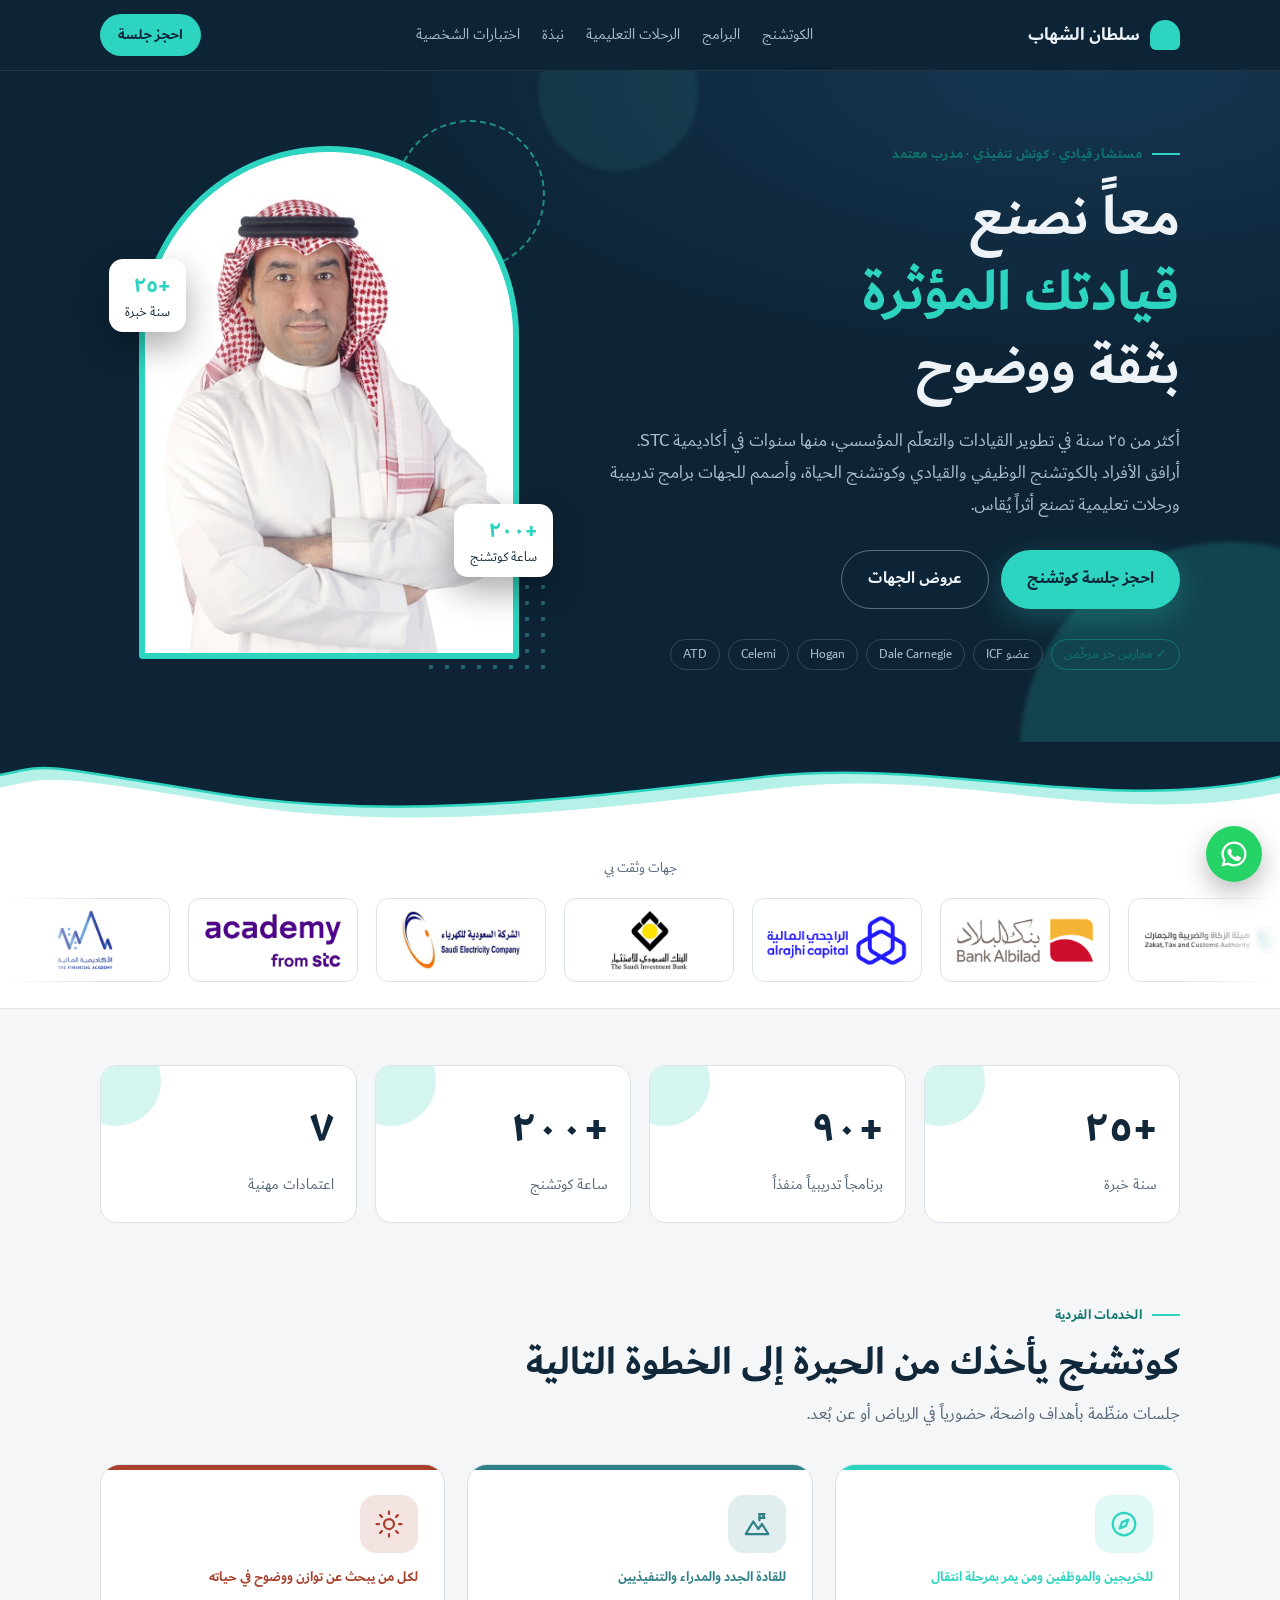
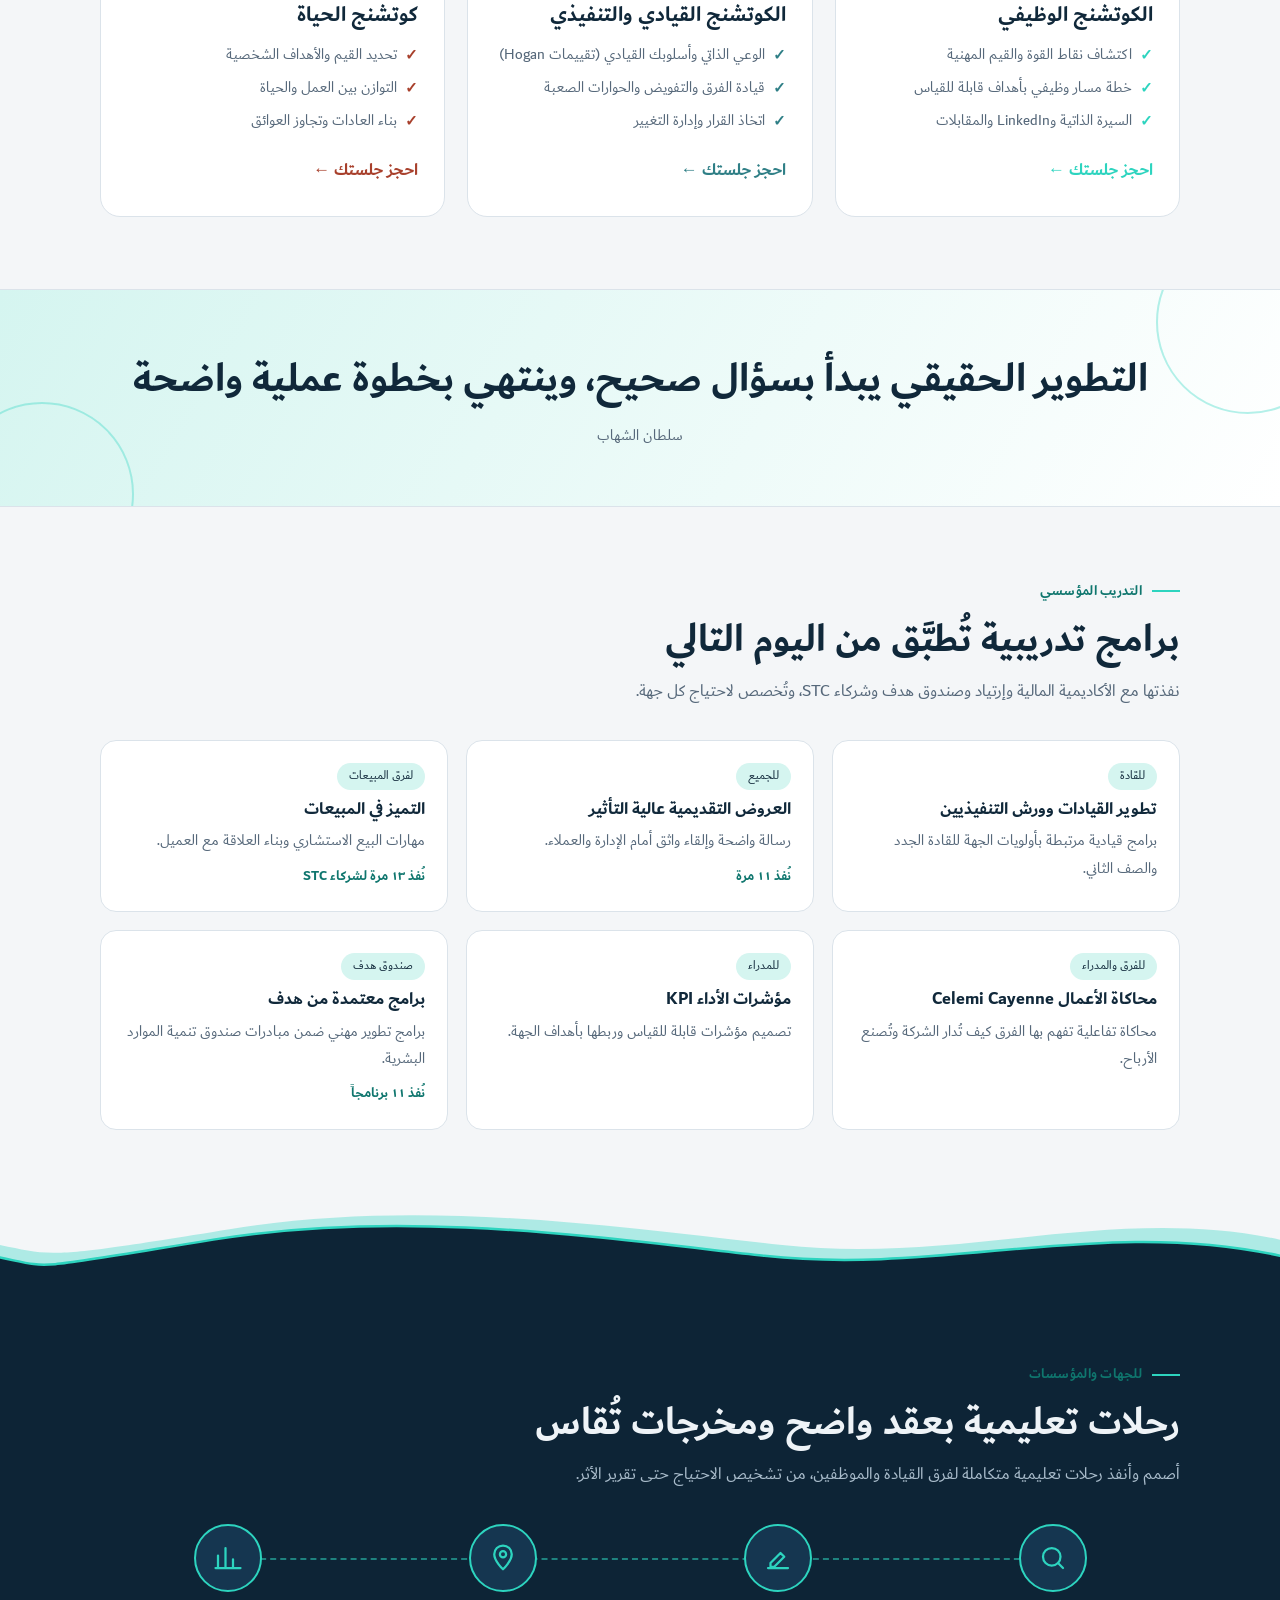
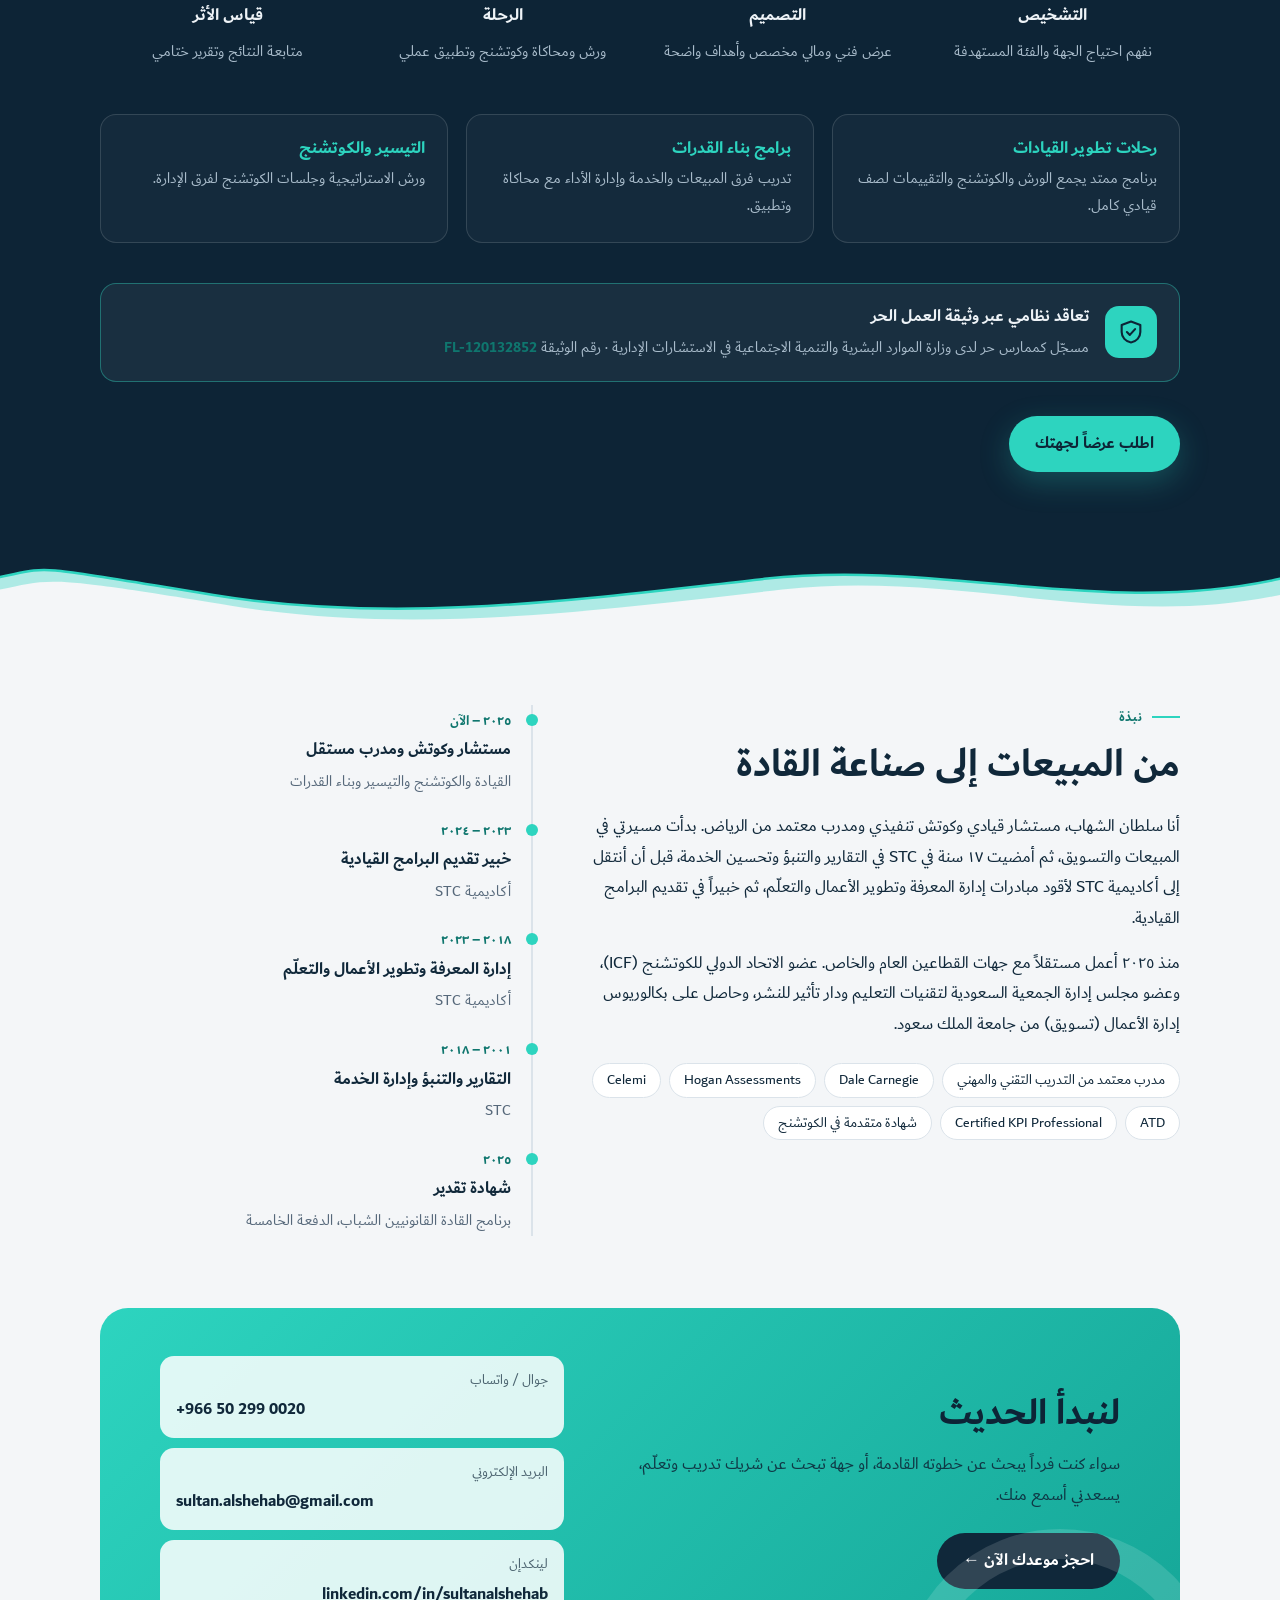
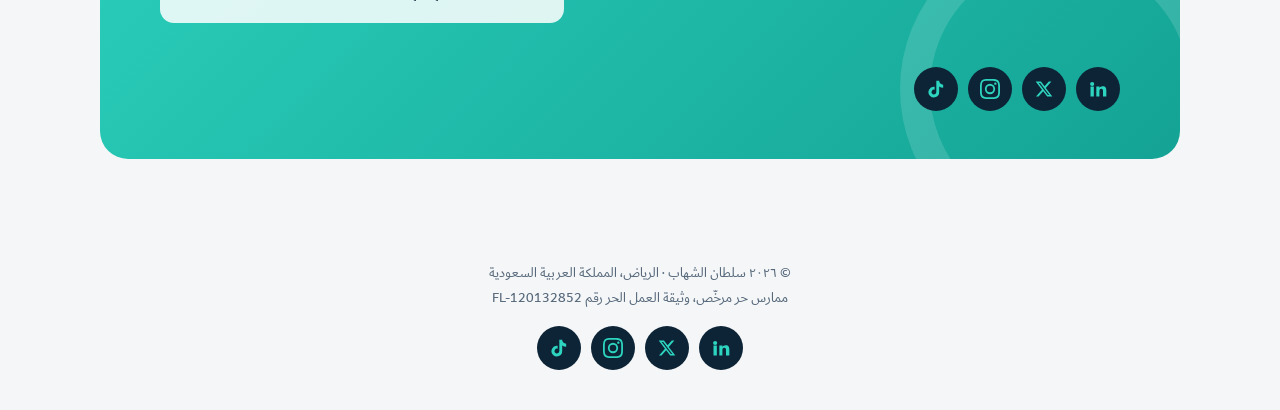
==== index.html @ d27b91e3 "Add personality tests page (اختبارات الشخصية) Co-Authored-By: Claude Opus 5.5 <noreply@anthropic.com" ====
<!doctype html>
<html lang="ar" dir="rtl">
<head>
<meta charset="utf-8">
<meta name="viewport" content="width=device-width, initial-scale=1, viewport-fit=cover">
<meta name="description" content="سلطان الشهاب: مستشار قيادي وكوتش تنفيذي ومدرب معتمد. كوتشنج وظيفي وقيادي وكوتشنج الحياة، برامج تدريبية، ورحلات تعليمية للجهات.">
<title>سلطان الشهاب | كوتشنج وتدريب</title>

<style>
@font-face{font-family:'Dubai';font-weight:300;font-style:normal;font-display:swap;src:url('fonts/Dubai-Light.woff2') format('woff2'),url('fonts/Dubai-Light.woff') format('woff')}
@font-face{font-family:'Dubai';font-weight:400;font-style:normal;font-display:swap;src:url('fonts/Dubai-Regular.woff2') format('woff2'),url('fonts/Dubai-Regular.woff') format('woff')}
@font-face{font-family:'Dubai';font-weight:500;font-style:normal;font-display:swap;src:url('fonts/Dubai-Medium.woff2') format('woff2'),url('fonts/Dubai-Medium.woff') format('woff')}
@font-face{font-family:'Dubai';font-weight:700;font-style:normal;font-display:swap;src:url('fonts/Dubai-Bold.woff2') format('woff2'),url('fonts/Dubai-Bold.woff') format('woff')}
</style>
<style>
/* Layout: dark navy hero with an arch portrait and Sadu-woven borders; light body sections; a navy journey band; gold CTA */
:root{
  --bg:#f4f6f8; --surface:#ffffff; --ink:#10283a; --muted:#56687a; --line:#dbe3ea;
  --navy:#0d2436; --navy-2:#153650; --on-navy:#eef3f7; --on-navy-muted:#a9bccb;
  --gold:#2dd4bf; --gold-soft:#d5f5f0; --gold-ink:#0f766e; --sadu:#a8402c; --teal:#2f7f86;
  --display:"Dubai","Segoe UI",Tahoma,sans-serif;
  --body:"Dubai","Segoe UI",Tahoma,sans-serif;
  --script:"Dubai","Segoe UI",Tahoma,sans-serif;
}
@media (prefers-color-scheme:dark){:root:not([data-theme="light"]){
  --bg:#0a1925; --surface:#11273a; --ink:#e7eef4; --muted:#9fb3c3; --line:#203a50;
  --navy:#071521; --navy-2:#0f2a40; --gold-soft:#123b3a; --gold-ink:#2dd4bf; color-scheme:dark}}
:root[data-theme="dark"]{
  --bg:#0a1925; --surface:#11273a; --ink:#e7eef4; --muted:#9fb3c3; --line:#203a50;
  --navy:#071521; --navy-2:#0f2a40; --gold-soft:#123b3a; --gold-ink:#2dd4bf; color-scheme:dark}

*{box-sizing:border-box}
html{scroll-behavior:smooth}
body{margin:0;background:var(--bg);color:var(--ink);font-family:var(--body);font-size:17px;line-height:1.8}
h1,h2,h3{font-family:var(--display);line-height:1.3;text-wrap:balance;margin:0;font-weight:700}
p{margin:0}
a{color:inherit}
.in{max-width:1120px;margin-inline:auto;padding-inline:20px}
.eyebrow{font-size:.85rem;font-weight:600;color:var(--gold-ink);letter-spacing:.02em;display:inline-flex;align-items:center;gap:10px}
.eyebrow::before{content:"";width:28px;height:2px;background:var(--gold)}
:focus-visible{outline:3px solid var(--gold);outline-offset:3px}

/* Sadu weave strip: the Saudi tent-weaving triangles */
.wave{display:block;width:100%;height:clamp(46px,7vw,90px);color:var(--navy);background:var(--below,var(--bg));margin-top:-1px}
.wave.up{transform:scaleY(-1);margin-top:0;margin-bottom:-1px}
.wave svg{display:block;width:100%;height:100%}
.wave .w2{fill:var(--gold);opacity:.35}
.wave .ln{fill:none;stroke:var(--gold);stroke-width:2.5;vector-effect:non-scaling-stroke;stroke-linecap:round}

/* NAV */
.top{background:var(--navy);color:var(--on-navy);position:sticky;top:env(safe-area-inset-top,0px);z-index:20;border-bottom:1px solid #ffffff14}
.top .in{display:flex;flex-wrap:wrap;align-items:center;justify-content:space-between;gap:10px 24px;padding-block:14px}
.brand{font-family:var(--display);font-size:1.2rem;font-weight:700;display:flex;align-items:center;gap:10px;text-decoration:none}
.brand i{width:30px;height:30px;border-radius:50% 50% 6px 6px;background:var(--gold);display:inline-block}
.top ul{list-style:none;margin:0;padding:0;display:flex;flex-wrap:wrap;gap:4px 22px;font-size:.95rem;color:var(--on-navy-muted)}
.top ul a{text-decoration:none}
.top ul a:hover{color:var(--gold)}
.top .book{background:var(--gold);color:#0d2436;padding:8px 18px;border-radius:999px;font-weight:600;text-decoration:none;font-size:.92rem}

/* HERO */
.hero{background:radial-gradient(1200px 500px at 85% 0%,var(--navy-2),transparent 60%),var(--navy);color:var(--on-navy);position:relative;overflow:hidden}
.hero .in{display:grid;grid-template-columns:1.25fr 1fr;gap:48px;align-items:center;padding-block:64px 72px;position:relative;z-index:1}
.hero h1{font-size:clamp(2.1rem,5vw,3.6rem);margin-top:14px}
.rot{color:var(--gold);display:inline-block;transition:opacity .35s,transform .35s}
.rot.out{opacity:0;transform:translateY(10px)}
.hero .lead{margin-top:20px;color:var(--on-navy-muted);max-width:33em;font-size:1.1rem}
.cta{display:flex;flex-wrap:wrap;gap:12px;margin-top:30px}
.btn{display:inline-flex;align-items:center;gap:8px;padding:13px 26px;border-radius:999px;font-weight:600;text-decoration:none;transition:transform .2s,box-shadow .2s}
.btn:hover{transform:translateY(-2px)}
.btn.gold{background:var(--gold);color:#0d2436;box-shadow:0 10px 30px #2dd4bf40}
.btn.ghost{border:1.5px solid #ffffff55;color:var(--on-navy)}
.creds{display:flex;flex-wrap:wrap;gap:8px;margin-top:30px}
.creds span{font-size:.8rem;border:1px solid #ffffff26;border-radius:999px;padding:3px 12px;color:var(--on-navy-muted)}

.portrait{position:relative;justify-self:center;width:min(100%,380px);animation:rise .9s ease-out both}
.arch{aspect-ratio:4/5.4;border-radius:999px 999px 18px 18px;overflow:hidden;background:#fff;border:6px solid var(--gold);position:relative;z-index:1}
.arch img{width:100%;height:100%;object-fit:cover;object-position:top;display:block}
.ring{position:absolute;inset:-26px -26px auto auto;width:150px;height:150px;border-radius:50%;border:2px dashed var(--gold);opacity:.6;animation:spin 40s linear infinite}
.dots{position:absolute;bottom:-18px;inset-inline-start:-34px;width:130px;height:130px;background:radial-gradient(var(--teal) 2px,transparent 2.5px) 0 0/16px 16px;opacity:.7}
.badge{position:absolute;z-index:2;background:var(--surface);color:var(--ink);border-radius:14px;padding:10px 16px;box-shadow:0 14px 34px #0005;font-size:.82rem;line-height:1.45;animation:float 6s ease-in-out infinite}
.badge b{font-family:var(--display);font-size:1.45rem;color:var(--gold);display:block}
.b1{inset-inline-end:-30px;top:22%}
.b2{inset-inline-start:-34px;bottom:16%;animation-delay:-3s}
.shape{position:absolute;border-radius:50%;filter:blur(2px);opacity:.18}
.s1{width:420px;height:420px;background:var(--gold);inset-inline-start:-160px;bottom:-220px}
.s2{width:160px;height:160px;background:var(--teal);inset-inline-end:42%;top:-60px}

@keyframes rise{from{transform:translateY(30px)}to{transform:none}}
@keyframes float{0%,100%{transform:translateY(0)}50%{transform:translateY(-10px)}}
@keyframes spin{to{transform:rotate(360deg)}}

/* LOGO MARQUEE */
.trust{background:var(--surface);border-bottom:1px solid var(--line);padding-block:26px;overflow:hidden}
.trust p{text-align:center;color:var(--muted);font-size:.9rem;margin-bottom:16px}
.marquee{direction:ltr;overflow:hidden;mask-image:linear-gradient(90deg,transparent,#000 8%,#000 92%,transparent)}
.track{display:flex;gap:18px;width:max-content;animation:slide 45s linear infinite}
.marquee:hover .track{animation-play-state:paused}
.logo{background:#fff;border:1px solid var(--line);border-radius:12px;height:84px;width:170px;display:grid;place-items:center;padding:10px 14px;flex:none}
.logo img{max-height:60px;max-width:100%;object-fit:contain}
@keyframes slide{to{transform:translateX(-50%)}}

/* STATS */
.stats{display:grid;grid-template-columns:repeat(4,minmax(0,1fr));gap:18px;padding-block:56px 8px}
.stat{background:var(--surface);border:1px solid var(--line);border-radius:16px;padding:22px;position:relative;overflow:hidden}
.stat::after{content:"";position:absolute;inset-inline-end:-30px;top:-30px;width:90px;height:90px;border-radius:50%;background:var(--gold-soft)}
.stat b{font-family:var(--display);font-size:clamp(2rem,4vw,2.8rem);display:block;color:var(--ink);position:relative;z-index:1;font-variant-numeric:tabular-nums}
.stat span{color:var(--muted);font-size:.95rem;position:relative;z-index:1}

section{padding-block:72px}
.head{display:grid;gap:10px;margin-bottom:34px;max-width:42em}
.head h2{font-size:clamp(1.7rem,3.6vw,2.5rem)}
.head p{color:var(--muted)}

/* SERVICES */
.svcs{display:grid;grid-template-columns:repeat(3,minmax(0,1fr));gap:22px}
.svc{--c:var(--gold);background:var(--surface);border:1px solid var(--line);border-radius:20px;padding:30px 26px;display:grid;gap:12px;align-content:start;position:relative;overflow:hidden;transition:transform .25s,box-shadow .25s}
.svc:hover{transform:translateY(-6px);box-shadow:0 22px 50px #10283a1f}
.svc::before{content:"";position:absolute;inset:0 0 auto 0;height:5px;background:var(--c)}
.svc.c2{--c:var(--teal)} .svc.c3{--c:var(--sadu)}
.ico{width:58px;height:58px;border-radius:16px;display:grid;place-items:center;background:color-mix(in srgb,var(--c) 14%,transparent);color:var(--c)}
.ico svg{width:30px;height:30px}
.svc h3{font-size:1.35rem}
.svc .for{font-size:.86rem;color:var(--c);font-weight:600}
.svc ul{margin:0;padding:0;list-style:none;display:grid;gap:6px;color:var(--muted);font-size:.95rem}
.svc li{display:flex;gap:8px}
.svc li::before{content:"✓";color:var(--c);font-weight:700}
.svc a{margin-top:8px;font-weight:600;color:var(--c);text-decoration:none}

/* QUOTE BANNER */
.quote{background:linear-gradient(120deg,var(--gold-soft),var(--surface));border-block:1px solid var(--line);padding-block:56px;text-align:center;position:relative;overflow:hidden}
.quote blockquote{margin:0 auto;max-width:28em;font-family:var(--script);font-weight:700;font-size:clamp(1.7rem,4vw,2.6rem);line-height:1.6;color:var(--ink)}
.quote cite{display:block;margin-top:10px;font-style:normal;color:var(--muted);font-size:.95rem}
.quote::before,.quote::after{content:"";position:absolute;width:180px;height:180px;border:2px solid var(--gold);border-radius:50%;opacity:.35}
.quote::before{inset-inline-start:-60px;top:-60px}
.quote::after{inset-inline-end:-50px;bottom:-80px}

/* PROGRAMS */
.progs{display:grid;grid-template-columns:repeat(3,minmax(0,1fr));gap:18px}
.prog{background:var(--surface);border:1px solid var(--line);border-radius:16px;padding:22px;display:grid;gap:8px;align-content:start;transition:border-color .2s}
.prog:hover{border-color:var(--gold)}
.prog .tag{justify-self:start;font-size:.78rem;padding:2px 12px;border-radius:999px;background:var(--gold-soft);color:var(--ink)}
.prog h3{font-size:1.1rem}
.prog p{color:var(--muted);font-size:.94rem}
.prog .n{font-family:var(--display);color:var(--gold-ink);font-size:.9rem;font-weight:600}

/* JOURNEY BAND */
.journey{background:var(--navy);color:var(--on-navy);position:relative;overflow:hidden}
.journey .head p{color:var(--on-navy-muted)}
.path{list-style:none;margin:10px 0 0;padding:0;display:grid;grid-template-columns:repeat(4,minmax(0,1fr));gap:20px;position:relative}
.path::before{content:"";position:absolute;top:34px;inset-inline:12% 12%;border-top:2px dashed #2dd4bf88}
.path li{position:relative;display:grid;gap:8px;justify-items:center;text-align:center}
.pin{width:68px;height:68px;border-radius:50%;background:var(--navy-2);border:2px solid var(--gold);display:grid;place-items:center;color:var(--gold);position:relative;z-index:1}
.pin svg{width:30px;height:30px}
.path strong{font-family:var(--display);font-size:1.1rem}
.path span{color:var(--on-navy-muted);font-size:.92rem;max-width:16em}
.orgs{display:grid;grid-template-columns:repeat(3,minmax(0,1fr));gap:18px;margin-top:48px}
.org{border:1px solid #ffffff22;border-radius:16px;padding:22px;background:#ffffff08}
.org h3{font-size:1.1rem;color:var(--gold)}
.org p{color:var(--on-navy-muted);font-size:.94rem;margin-top:6px}
.journey .btn{margin-top:34px}
.license{margin-top:40px;display:flex;gap:16px;align-items:center;background:#ffffff0d;border:1px solid #2dd4bf66;border-radius:16px;padding:18px 22px}
.lic-ico{flex:none;width:52px;height:52px;border-radius:14px;background:var(--gold);color:#0d2436;display:grid;place-items:center}
.lic-ico svg{width:28px;height:28px}
.license b{display:block;font-family:var(--display);font-size:1.05rem;color:var(--on-navy)}
.license span{color:var(--on-navy-muted);font-size:.92rem}
.license bdi{direction:ltr;unicode-bidi:isolate;color:var(--gold-ink);font-weight:600}
.creds .lic{border-color:var(--gold-ink);color:var(--gold-ink)}

/* ABOUT */
.about{display:grid;grid-template-columns:minmax(0,1.4fr) minmax(0,1fr);gap:40px;align-items:start}
.about p+p{margin-top:14px}
.timeline{list-style:none;margin:0;padding:0;border-inline-start:2px solid var(--line);display:grid;gap:18px}
.timeline li{padding-inline-start:20px;position:relative}
.timeline li::before{content:"";position:absolute;inset-inline-start:-7px;top:9px;width:12px;height:12px;border-radius:50%;background:var(--gold)}
.timeline small{color:var(--gold-ink);font-weight:600;font-variant-numeric:tabular-nums}
.timeline b{display:block;font-family:var(--display);font-weight:600}
.timeline span{color:var(--muted);font-size:.92rem}
.certs{display:flex;flex-wrap:wrap;gap:8px;margin-top:24px}
.certs span{background:var(--surface);border:1px solid var(--line);border-radius:999px;padding:4px 14px;font-size:.85rem}

/* CTA */
.final{background:linear-gradient(135deg,var(--gold),#14a395);color:#0d2436;border-radius:28px;padding:48px clamp(22px,5vw,60px);display:grid;grid-template-columns:minmax(0,1.3fr) minmax(0,1fr);gap:30px;align-items:center;position:relative;overflow:hidden}
.final::after{content:"";position:absolute;inset-inline-start:-40px;bottom:-90px;width:260px;height:260px;border-radius:50%;border:30px solid #ffffff22;pointer-events:none}
.final h2{font-size:clamp(1.7rem,3.6vw,2.4rem)}
.final p{margin-top:10px;opacity:.85}
.book-final{margin-top:22px;background:#10283a;color:#fff}
.contacts{display:grid;gap:10px;position:relative;z-index:1}
.ct{background:#ffffffd9;border-radius:14px;padding:12px 16px;display:grid;gap:2px;color:#10283a}
.ct small{opacity:.7}
.ct bdi{font-weight:600;direction:ltr;unicode-bidi:isolate;user-select:all;overflow-wrap:anywhere}
.ct a{text-decoration:none}

.social{display:flex;flex-wrap:wrap;gap:10px;justify-content:center;margin-top:14px}
.social a{width:44px;height:44px;border-radius:50%;display:grid;place-items:center;background:var(--navy);color:var(--gold);transition:transform .2s,background .2s}
.social a:hover{transform:translateY(-3px);background:var(--gold);color:var(--navy)}
.social svg{width:20px;height:20px;fill:currentColor}
.final .social{grid-column:1/-1;justify-content:flex-start;position:relative;z-index:2}
footer{padding-block:30px 40px;color:var(--muted);font-size:.88rem;text-align:center}

.wa{position:fixed;inset-inline-start:18px;bottom:calc(18px + env(safe-area-inset-bottom,0px));z-index:30;width:56px;height:56px;border-radius:50%;background:#25d366;display:grid;place-items:center;box-shadow:0 10px 26px #0004;transition:transform .2s}
.wa:hover{transform:scale(1.08)}
.wa svg{width:30px;height:30px;fill:#fff}

@media (max-width:900px){
  .hero .in,.about,.final{grid-template-columns:1fr}
  .portrait{width:min(78%,320px);margin-top:12px}
  .svcs,.progs,.orgs{grid-template-columns:repeat(2,minmax(0,1fr))}
  .stats{grid-template-columns:repeat(2,minmax(0,1fr))}
  .path{grid-template-columns:repeat(2,minmax(0,1fr));row-gap:34px}
  .path::before{display:none}
  .top ul{display:none}
}
@media (max-width:600px){
  .svcs,.progs,.orgs{grid-template-columns:1fr}
  .b1{inset-inline-end:-12px}.b2{inset-inline-start:-12px}
  .ring{display:none}
}
@media (prefers-reduced-motion:reduce){
  *,*::before,*::after{animation:none!important;transition:none!important;scroll-behavior:auto!important}
}
</style>
<style>body{margin:0}</style>
</head>
<body>


<div dir="rtl" lang="ar">
<header class="top">
  <div class="in">
    <a class="brand" href="#home"><i></i>سلطان الشهاب</a>
    <ul>
      <li><a href="#coaching">الكوتشنج</a></li>
      <li><a href="#programs">البرامج</a></li>
      <li><a href="#trips">الرحلات التعليمية</a></li>
      <li><a href="#about">نبذة</a></li>
      <li><a href="tests/">اختبارات الشخصية</a></li>
    </ul>
    <a class="book" href="https://airtable.com/appvS94pd4R5zDikc/shrgEllxVpJM32PHk" target="_blank" rel="noopener">احجز جلسة</a>
  </div>
</header>

<div class="hero" id="home">
  <div class="shape s1"></div><div class="shape s2"></div>
  <div class="in">
    <div>
      <span class="eyebrow">مستشار قيادي · كوتش تنفيذي · مدرب معتمد</span>
      <h1>معاً نصنع<br><span class="rot" id="rot">مسارك المهني</span><br>بثقة ووضوح</h1>
      <p class="lead">أكثر من ٢٥ سنة في تطوير القيادات والتعلّم المؤسسي، منها سنوات في أكاديمية STC. أرافق الأفراد بالكوتشنج الوظيفي والقيادي وكوتشنج الحياة، وأصمم للجهات برامج تدريبية ورحلات تعليمية تصنع أثراً يُقاس.</p>
      <div class="cta">
        <a class="btn gold" href="https://airtable.com/appvS94pd4R5zDikc/shrgEllxVpJM32PHk" target="_blank" rel="noopener">احجز جلسة كوتشنج</a>
        <a class="btn ghost" href="#trips">عروض الجهات</a>
      </div>
      <div class="creds"><span class="lic">✓ ممارس حر مرخّص</span><span>عضو ICF</span><span>Dale Carnegie</span><span>Hogan</span><span>Celemi</span><span>ATD</span></div>
    </div>
    <div class="portrait">
      <div class="ring"></div><div class="dots"></div>
      <div class="arch"><img src="sultan.jpg" alt="سلطان الشهاب" width="400" height="600"></div>
      <div class="badge b1"><b>+٢٥</b>سنة خبرة</div>
      <div class="badge b2"><b>+٢٠٠</b>ساعة كوتشنج</div>
    </div>
  </div>
</div>
<div class="wave" style="--below:var(--surface)"><svg viewBox="0 0 1440 100" preserveAspectRatio="none" aria-hidden="true"><path class="w2" d="M0 0H1440V58C1250 98 1080 30 880 52S470 104 260 70 60 40 0 52Z"/><path fill="currentColor" d="M0 0H1440V40C1240 84 1060 18 860 40S450 92 240 58 60 26 0 38Z"/><path class="ln" d="M1440 40C1240 84 1060 18 860 40S450 92 240 58 60 26 0 38"/></svg></div>

<div class="trust">
  <p>جهات وثقت بي</p>
  <div class="marquee"><div class="track"><div class="logo"><img src="logos/financial-academy.png" alt="الأكاديمية المالية" title="الأكاديمية المالية"></div><div class="logo"><img src="logos/stc-academy.png" alt="أكاديمية STC" title="أكاديمية STC"></div><div class="logo"><img src="logos/sec.png" alt="الشركة السعودية للكهرباء" title="الشركة السعودية للكهرباء"></div><div class="logo"><img src="logos/saib.png" alt="البنك السعودي للاستثمار" title="البنك السعودي للاستثمار"></div><div class="logo"><img src="logos/alrajhi-capital.png" alt="الراجحي المالية" title="الراجحي المالية"></div><div class="logo"><img src="logos/bank-albilad.png" alt="بنك البلاد" title="بنك البلاد"></div><div class="logo"><img src="logos/zatca.png" alt="هيئة الزكاة والضريبة والجمارك" title="هيئة الزكاة والضريبة والجمارك"></div><div class="logo"><img src="logos/moh.png" alt="وزارة الصحة" title="وزارة الصحة"></div><div class="logo"><img src="logos/tawakkalna.png" alt="توكلنا" title="توكلنا"></div><div class="logo"><img src="logos/gig.png" alt="مجموعة الخليج للتأمين" title="مجموعة الخليج للتأمين"></div><div class="logo" aria-hidden="true"><img src="logos/financial-academy.png" alt="" title="الأكاديمية المالية"></div><div class="logo" aria-hidden="true"><img src="logos/stc-academy.png" alt="" title="أكاديمية STC"></div><div class="logo" aria-hidden="true"><img src="logos/sec.png" alt="" title="الشركة السعودية للكهرباء"></div><div class="logo" aria-hidden="true"><img src="logos/saib.png" alt="" title="البنك السعودي للاستثمار"></div><div class="logo" aria-hidden="true"><img src="logos/alrajhi-capital.png" alt="" title="الراجحي المالية"></div><div class="logo" aria-hidden="true"><img src="logos/bank-albilad.png" alt="" title="بنك البلاد"></div><div class="logo" aria-hidden="true"><img src="logos/zatca.png" alt="" title="هيئة الزكاة والضريبة والجمارك"></div><div class="logo" aria-hidden="true"><img src="logos/moh.png" alt="" title="وزارة الصحة"></div><div class="logo" aria-hidden="true"><img src="logos/tawakkalna.png" alt="" title="توكلنا"></div><div class="logo" aria-hidden="true"><img src="logos/gig.png" alt="" title="مجموعة الخليج للتأمين"></div></div></div>
</div>

<div class="in">
  <div class="stats">
    <div class="stat"><b>+٢٥</b><span>سنة خبرة</span></div>
    <div class="stat"><b>+٩٠</b><span>برنامجاً تدريبياً منفذاً</span></div>
    <div class="stat"><b>+٢٠٠</b><span>ساعة كوتشنج</span></div>
    <div class="stat"><b>٧</b><span>اعتمادات مهنية</span></div>
  </div>
</div>

<section id="coaching">
  <div class="in">
    <div class="head">
      <span class="eyebrow">الخدمات الفردية</span>
      <h2>كوتشنج يأخذك من الحيرة إلى الخطوة التالية</h2>
      <p>جلسات منظّمة بأهداف واضحة، حضورياً في الرياض أو عن بُعد.</p>
    </div>
    <div class="svcs">
      <article class="svc">
        <div class="ico"><svg viewBox="0 0 24 24" fill="none" stroke="currentColor" stroke-width="1.8" stroke-linecap="round" stroke-linejoin="round"><circle cx="12" cy="12" r="9"/><path d="M15.5 8.5l-2 5-5 2 2-5z"/></svg></div>
        <span class="for">للخريجين والموظفين ومن يمر بمرحلة انتقال</span>
        <h3>الكوتشنج الوظيفي</h3>
        <ul><li>اكتشاف نقاط القوة والقيم المهنية</li><li>خطة مسار وظيفي بأهداف قابلة للقياس</li><li>السيرة الذاتية وLinkedIn والمقابلات</li></ul>
        <a href="https://airtable.com/appvS94pd4R5zDikc/shrgEllxVpJM32PHk" target="_blank" rel="noopener">احجز جلستك ←</a>
      </article>
      <article class="svc c2">
        <div class="ico"><svg viewBox="0 0 24 24" fill="none" stroke="currentColor" stroke-width="1.8" stroke-linecap="round" stroke-linejoin="round"><path d="M3 20l6-10 4 6 3-4 5 8z"/><path d="M14 4v5"/><path d="M14 4h4l-1 1.5 1 1.5h-4"/></svg></div>
        <span class="for">للقادة الجدد والمدراء والتنفيذيين</span>
        <h3>الكوتشنج القيادي والتنفيذي</h3>
        <ul><li>الوعي الذاتي وأسلوبك القيادي (تقييمات Hogan)</li><li>قيادة الفرق والتفويض والحوارات الصعبة</li><li>اتخاذ القرار وإدارة التغيير</li></ul>
        <a href="https://airtable.com/appvS94pd4R5zDikc/shrgEllxVpJM32PHk" target="_blank" rel="noopener">احجز جلستك ←</a>
      </article>
      <article class="svc c3">
        <div class="ico"><svg viewBox="0 0 24 24" fill="none" stroke="currentColor" stroke-width="1.8" stroke-linecap="round" stroke-linejoin="round"><circle cx="12" cy="12" r="4"/><path d="M12 2v2M12 20v2M4.9 4.9l1.4 1.4M17.7 17.7l1.4 1.4M2 12h2M20 12h2M4.9 19.1l1.4-1.4M17.7 6.3l1.4-1.4"/></svg></div>
        <span class="for">لكل من يبحث عن توازن ووضوح في حياته</span>
        <h3>كوتشنج الحياة</h3>
        <ul><li>تحديد القيم والأهداف الشخصية</li><li>التوازن بين العمل والحياة</li><li>بناء العادات وتجاوز العوائق</li></ul>
        <a href="https://airtable.com/appvS94pd4R5zDikc/shrgEllxVpJM32PHk" target="_blank" rel="noopener">احجز جلستك ←</a>
      </article>
    </div>
  </div>
</section>

<div class="quote">
  <blockquote>التطوير الحقيقي يبدأ بسؤال صحيح، وينتهي بخطوة عملية واضحة</blockquote>
  <cite>سلطان الشهاب</cite>
</div>

<section id="programs">
  <div class="in">
    <div class="head">
      <span class="eyebrow">التدريب المؤسسي</span>
      <h2>برامج تدريبية تُطبَّق من اليوم التالي</h2>
      <p>نفذتها مع الأكاديمية المالية وإرتياد وصندوق هدف وشركاء STC، وتُخصص لاحتياج كل جهة.</p>
    </div>
    <div class="progs">
      <div class="prog"><span class="tag">للقادة</span><h3>تطوير القيادات وورش التنفيذيين</h3><p>برامج قيادية مرتبطة بأولويات الجهة للقادة الجدد والصف الثاني.</p></div>
      <div class="prog"><span class="tag">للجميع</span><h3>العروض التقديمية عالية التأثير</h3><p>رسالة واضحة وإلقاء واثق أمام الإدارة والعملاء.</p><span class="n">نُفذ ١١ مرة</span></div>
      <div class="prog"><span class="tag">لفرق المبيعات</span><h3>التميز في المبيعات</h3><p>مهارات البيع الاستشاري وبناء العلاقة مع العميل.</p><span class="n">نُفذ ١٣ مرة لشركاء STC</span></div>
      <div class="prog"><span class="tag">للفرق والمدراء</span><h3>محاكاة الأعمال Celemi Cayenne</h3><p>محاكاة تفاعلية تفهم بها الفرق كيف تُدار الشركة وتُصنع الأرباح.</p></div>
      <div class="prog"><span class="tag">للمدراء</span><h3>مؤشرات الأداء KPI</h3><p>تصميم مؤشرات قابلة للقياس وربطها بأهداف الجهة.</p></div>
      <div class="prog"><span class="tag">صندوق هدف</span><h3>برامج معتمدة من هدف</h3><p>برامج تطوير مهني ضمن مبادرات صندوق تنمية الموارد البشرية.</p><span class="n">نُفذ ١١ برنامجاً</span></div>
    </div>
  </div>
</section>

<div class="wave up" style="--below:var(--bg)"><svg viewBox="0 0 1440 100" preserveAspectRatio="none" aria-hidden="true"><path class="w2" d="M0 0H1440V58C1250 98 1080 30 880 52S470 104 260 70 60 40 0 52Z"/><path fill="currentColor" d="M0 0H1440V40C1240 84 1060 18 860 40S450 92 240 58 60 26 0 38Z"/><path class="ln" d="M1440 40C1240 84 1060 18 860 40S450 92 240 58 60 26 0 38"/></svg></div>
<section class="journey" id="trips">
  <div class="in">
    <div class="head">
      <span class="eyebrow">للجهات والمؤسسات</span>
      <h2>رحلات تعليمية بعقد واضح ومخرجات تُقاس</h2>
      <p>أصمم وأنفذ رحلات تعليمية متكاملة لفرق القيادة والموظفين، من تشخيص الاحتياج حتى تقرير الأثر.</p>
    </div>
    <ol class="path">
      <li><div class="pin"><svg viewBox="0 0 24 24" fill="none" stroke="currentColor" stroke-width="1.8" stroke-linecap="round"><circle cx="11" cy="11" r="7"/><path d="M20 20l-4-4"/></svg></div><strong>التشخيص</strong><span>نفهم احتياج الجهة والفئة المستهدفة</span></li>
      <li><div class="pin"><svg viewBox="0 0 24 24" fill="none" stroke="currentColor" stroke-width="1.8" stroke-linecap="round" stroke-linejoin="round"><path d="M4 20h16M6 16l8-8 3 3-8 8H6z"/></svg></div><strong>التصميم</strong><span>عرض فني ومالي مخصص وأهداف واضحة</span></li>
      <li><div class="pin"><svg viewBox="0 0 24 24" fill="none" stroke="currentColor" stroke-width="1.8" stroke-linecap="round" stroke-linejoin="round"><path d="M12 21s-7-6.5-7-12a7 7 0 0114 0c0 5.5-7 12-7 12z"/><circle cx="12" cy="9" r="2.5"/></svg></div><strong>الرحلة</strong><span>ورش ومحاكاة وكوتشنج وتطبيق عملي</span></li>
      <li><div class="pin"><svg viewBox="0 0 24 24" fill="none" stroke="currentColor" stroke-width="1.8" stroke-linecap="round" stroke-linejoin="round"><path d="M4 20V10M10 20V4M16 20v-7M22 20H2"/></svg></div><strong>قياس الأثر</strong><span>متابعة النتائج وتقرير ختامي</span></li>
    </ol>
    <div class="orgs">
      <div class="org"><h3>رحلات تطوير القيادات</h3><p>برنامج ممتد يجمع الورش والكوتشنج والتقييمات لصف قيادي كامل.</p></div>
      <div class="org"><h3>برامج بناء القدرات</h3><p>تدريب فرق المبيعات والخدمة وإدارة الأداء مع محاكاة وتطبيق.</p></div>
      <div class="org"><h3>التيسير والكوتشنج</h3><p>ورش الاستراتيجية وجلسات الكوتشنج لفرق الإدارة.</p></div>
    </div>
    <div class="license">
      <div class="lic-ico"><svg viewBox="0 0 24 24" fill="none" stroke="currentColor" stroke-width="1.8" stroke-linecap="round" stroke-linejoin="round"><path d="M12 3l8 3v6c0 4.5-3.4 8.3-8 9-4.6-.7-8-4.5-8-9V6z"/><path d="M8.5 12l2.5 2.5 4.5-5"/></svg></div>
      <div><b>تعاقد نظامي عبر وثيقة العمل الحر</b><span>مسجّل كممارس حر لدى وزارة الموارد البشرية والتنمية الاجتماعية في الاستشارات الإدارية · رقم الوثيقة <bdi>FL-120132852</bdi></span></div>
    </div>
    <a class="btn gold" href="#contact">اطلب عرضاً لجهتك</a>
  </div>
</section>
<div class="wave" style="--below:var(--bg)"><svg viewBox="0 0 1440 100" preserveAspectRatio="none" aria-hidden="true"><path class="w2" d="M0 0H1440V58C1250 98 1080 30 880 52S470 104 260 70 60 40 0 52Z"/><path fill="currentColor" d="M0 0H1440V40C1240 84 1060 18 860 40S450 92 240 58 60 26 0 38Z"/><path class="ln" d="M1440 40C1240 84 1060 18 860 40S450 92 240 58 60 26 0 38"/></svg></div>

<section id="about">
  <div class="in about">
    <div>
      <div class="head" style="margin-bottom:20px">
        <span class="eyebrow">نبذة</span>
        <h2>من المبيعات إلى صناعة القادة</h2>
      </div>
      <p>أنا سلطان الشهاب، مستشار قيادي وكوتش تنفيذي ومدرب معتمد من الرياض. بدأت مسيرتي في المبيعات والتسويق، ثم أمضيت ١٧ سنة في STC في التقارير والتنبؤ وتحسين الخدمة، قبل أن أنتقل إلى أكاديمية STC لأقود مبادرات إدارة المعرفة وتطوير الأعمال والتعلّم، ثم خبيراً في تقديم البرامج القيادية.</p>
      <p>منذ ٢٠٢٥ أعمل مستقلاً مع جهات القطاعين العام والخاص. عضو الاتحاد الدولي للكوتشنج (ICF)، وعضو مجلس إدارة الجمعية السعودية لتقنيات التعليم ودار تأثير للنشر، وحاصل على بكالوريوس إدارة الأعمال (تسويق) من جامعة الملك سعود.</p>
      <div class="certs"><span>مدرب معتمد من التدريب التقني والمهني</span><span>Dale Carnegie</span><span>Hogan Assessments</span><span>Celemi</span><span>ATD</span><span>Certified KPI Professional</span><span>شهادة متقدمة في الكوتشنج</span></div>
    </div>
    <ol class="timeline">
      <li><small>٢٠٢٥ – الآن</small><b>مستشار وكوتش ومدرب مستقل</b><span>القيادة والكوتشنج والتيسير وبناء القدرات</span></li>
      <li><small>٢٠٢٣ – ٢٠٢٤</small><b>خبير تقديم البرامج القيادية</b><span>أكاديمية STC</span></li>
      <li><small>٢٠١٨ – ٢٠٢٣</small><b>إدارة المعرفة وتطوير الأعمال والتعلّم</b><span>أكاديمية STC</span></li>
      <li><small>٢٠٠١ – ٢٠١٨</small><b>التقارير والتنبؤ وإدارة الخدمة</b><span>STC</span></li>
      <li><small>٢٠٢٥</small><b>شهادة تقدير</b><span>برنامج القادة القانونيين الشباب، الدفعة الخامسة</span></li>
    </ol>
  </div>
</section>

<section id="contact" style="padding-top:0">
  <div class="in">
    <div class="final">
      <div>
        <h2>لنبدأ الحديث</h2>
        <p>سواء كنت فرداً يبحث عن خطوته القادمة، أو جهة تبحث عن شريك تدريب وتعلّم، يسعدني أسمع منك.</p>
        <a class="btn book-final" href="https://airtable.com/appvS94pd4R5zDikc/shrgEllxVpJM32PHk" target="_blank" rel="noopener">احجز موعدك الآن ←</a>
      </div>
      <div class="contacts">
        <div class="ct"><small>جوال / واتساب</small><bdi>+966 50 299 0020</bdi></div>
        <div class="ct"><small>البريد الإلكتروني</small><bdi>sultan.alshehab@gmail.com</bdi></div>
        <div class="ct"><small>لينكدإن</small><a href="https://linkedin.com/in/sultanalshehab"><bdi>linkedin.com/in/sultanalshehab</bdi></a></div>
      </div>
      <!--SOCIAL--><div class="social"><a href="https://www.linkedin.com/in/sultanalshehab" target="_blank" rel="noopener" aria-label="LinkedIn" title="LinkedIn"><svg viewBox="0 0 24 24" aria-hidden="true"><path d="M4.98 3.5a2.5 2.5 0 1 1 0 5 2.5 2.5 0 0 1 0-5zM3 9h4v12H3zM10 9h3.8v1.7h.05c.53-1 1.83-2.05 3.77-2.05C21.3 8.65 22 11 22 14.1V21h-4v-6.1c0-1.45-.03-3.3-2-3.3-2.02 0-2.33 1.57-2.33 3.2V21H10z"/></svg></a><a href="https://x.com/sultanalshehab" target="_blank" rel="noopener" aria-label="X" title="X"><svg viewBox="0 0 24 24" aria-hidden="true"><path d="M17.75 3h3.07l-6.7 7.66L22 21h-6.17l-4.83-6.32L5.47 21H2.4l7.17-8.2L2 3h6.33l4.37 5.78zm-1.08 16.17h1.7L7.4 4.74H5.58z"/></svg></a><a href="https://www.instagram.com/sultan.alshehab" target="_blank" rel="noopener" aria-label="Instagram" title="Instagram"><svg viewBox="0 0 24 24" aria-hidden="true"><path d="M12 2.2c3.2 0 3.58 0 4.85.07 3.25.15 4.77 1.7 4.92 4.92.06 1.27.07 1.65.07 4.85s0 3.58-.07 4.85c-.15 3.22-1.66 4.77-4.92 4.92-1.27.06-1.64.07-4.85.07s-3.58 0-4.85-.07c-3.26-.15-4.77-1.7-4.92-4.92C2.17 15.58 2.16 15.2 2.16 12s0-3.58.07-4.85C2.38 3.93 3.9 2.38 7.15 2.23 8.42 2.17 8.8 2.16 12 2.16zM12 0C8.74 0 8.33 0 7.05.07 2.7.27.27 2.69.07 7.05 0 8.33 0 8.74 0 12s0 3.67.07 4.95c.2 4.36 2.62 6.78 6.98 6.98C8.33 24 8.74 24 12 24s3.67 0 4.95-.07c4.35-.2 6.78-2.62 6.98-6.98C24 15.67 24 15.26 24 12s0-3.67-.07-4.95c-.2-4.35-2.62-6.78-6.98-6.98C15.67 0 15.26 0 12 0zm0 5.84a6.16 6.16 0 1 0 0 12.32 6.16 6.16 0 0 0 0-12.32zM12 16a4 4 0 1 1 0-8 4 4 0 0 1 0 8zm6.4-11.85a1.44 1.44 0 1 0 0 2.88 1.44 1.44 0 0 0 0-2.88z"/></svg></a><a href="https://www.tiktok.com/@sultan.alshehab" target="_blank" rel="noopener" aria-label="TikTok" title="TikTok"><svg viewBox="0 0 24 24" aria-hidden="true"><path d="M19.6 6.7a4.8 4.8 0 0 1-3.77-4.25V2h-3.45v13.67a2.9 2.9 0 0 1-5.2 1.75 2.9 2.9 0 0 1 3.18-4.52V9.4a6.34 6.34 0 0 0-5.4 10.86 6.34 6.34 0 0 0 10.86-4.43V8.85a8.2 8.2 0 0 0 4.78 1.52V6.92a4.8 4.8 0 0 1-1-.22z"/></svg></a></div><!--/SOCIAL-->
    </div>
  </div>
</section>

<footer>© ٢٠٢٦ سلطان الشهاب · الرياض، المملكة العربية السعودية<br>ممارس حر مرخّص، وثيقة العمل الحر رقم <bdi>FL-120132852</bdi><!--SOCIAL--><div class="social"><a href="https://www.linkedin.com/in/sultanalshehab" target="_blank" rel="noopener" aria-label="LinkedIn" title="LinkedIn"><svg viewBox="0 0 24 24" aria-hidden="true"><path d="M4.98 3.5a2.5 2.5 0 1 1 0 5 2.5 2.5 0 0 1 0-5zM3 9h4v12H3zM10 9h3.8v1.7h.05c.53-1 1.83-2.05 3.77-2.05C21.3 8.65 22 11 22 14.1V21h-4v-6.1c0-1.45-.03-3.3-2-3.3-2.02 0-2.33 1.57-2.33 3.2V21H10z"/></svg></a><a href="https://x.com/sultanalshehab" target="_blank" rel="noopener" aria-label="X" title="X"><svg viewBox="0 0 24 24" aria-hidden="true"><path d="M17.75 3h3.07l-6.7 7.66L22 21h-6.17l-4.83-6.32L5.47 21H2.4l7.17-8.2L2 3h6.33l4.37 5.78zm-1.08 16.17h1.7L7.4 4.74H5.58z"/></svg></a><a href="https://www.instagram.com/sultan.alshehab" target="_blank" rel="noopener" aria-label="Instagram" title="Instagram"><svg viewBox="0 0 24 24" aria-hidden="true"><path d="M12 2.2c3.2 0 3.58 0 4.85.07 3.25.15 4.77 1.7 4.92 4.92.06 1.27.07 1.65.07 4.85s0 3.58-.07 4.85c-.15 3.22-1.66 4.77-4.92 4.92-1.27.06-1.64.07-4.85.07s-3.58 0-4.85-.07c-3.26-.15-4.77-1.7-4.92-4.92C2.17 15.58 2.16 15.2 2.16 12s0-3.58.07-4.85C2.38 3.93 3.9 2.38 7.15 2.23 8.42 2.17 8.8 2.16 12 2.16zM12 0C8.74 0 8.33 0 7.05.07 2.7.27.27 2.69.07 7.05 0 8.33 0 8.74 0 12s0 3.67.07 4.95c.2 4.36 2.62 6.78 6.98 6.98C8.33 24 8.74 24 12 24s3.67 0 4.95-.07c4.35-.2 6.78-2.62 6.98-6.98C24 15.67 24 15.26 24 12s0-3.67-.07-4.95c-.2-4.35-2.62-6.78-6.98-6.98C15.67 0 15.26 0 12 0zm0 5.84a6.16 6.16 0 1 0 0 12.32 6.16 6.16 0 0 0 0-12.32zM12 16a4 4 0 1 1 0-8 4 4 0 0 1 0 8zm6.4-11.85a1.44 1.44 0 1 0 0 2.88 1.44 1.44 0 0 0 0-2.88z"/></svg></a><a href="https://www.tiktok.com/@sultan.alshehab" target="_blank" rel="noopener" aria-label="TikTok" title="TikTok"><svg viewBox="0 0 24 24" aria-hidden="true"><path d="M19.6 6.7a4.8 4.8 0 0 1-3.77-4.25V2h-3.45v13.67a2.9 2.9 0 0 1-5.2 1.75 2.9 2.9 0 0 1 3.18-4.52V9.4a6.34 6.34 0 0 0-5.4 10.86 6.34 6.34 0 0 0 10.86-4.43V8.85a8.2 8.2 0 0 0 4.78 1.52V6.92a4.8 4.8 0 0 1-1-.22z"/></svg></a></div><!--/SOCIAL--></footer>

<a class="wa" href="https://wa.me/966502990020" aria-label="تواصل عبر واتساب"><svg viewBox="0 0 24 24"><path d="M12 2a10 10 0 00-8.6 15.1L2 22l5-1.3A10 10 0 1012 2zm0 18.2a8.2 8.2 0 01-4.2-1.2l-.3-.2-3 .8.8-2.9-.2-.3A8.2 8.2 0 1112 20.2zm4.5-6.1c-.2-.1-1.5-.7-1.7-.8s-.4-.1-.6.1-.7.8-.8 1-.3.2-.5.1a6.7 6.7 0 01-3.3-2.9c-.3-.4.3-.4.7-1.3.1-.2 0-.3 0-.4l-.8-1.8c-.2-.5-.4-.4-.6-.4h-.5a1 1 0 00-.7.3 3 3 0 00-.9 2.2 5.2 5.2 0 001.1 2.7 11.8 11.8 0 004.5 4c1.7.7 2.3.8 3.2.6a2.7 2.7 0 001.8-1.3 2.2 2.2 0 00.2-1.3c-.1-.1-.3-.2-.5-.3z"/></svg></a>
</div>

<script>
(function(){
  var words=["مسارك المهني","قيادتك المؤثرة","حياة متوازنة","فريقاً أقوى"],i=0,el=document.getElementById("rot");
  if(!el||matchMedia("(prefers-reduced-motion: reduce)").matches)return;
  setInterval(function(){
    el.classList.add("out");
    setTimeout(function(){i=(i+1)%words.length;el.textContent=words[i];el.classList.remove("out")},350);
  },2600);
})();
</script>

</body>
</html>
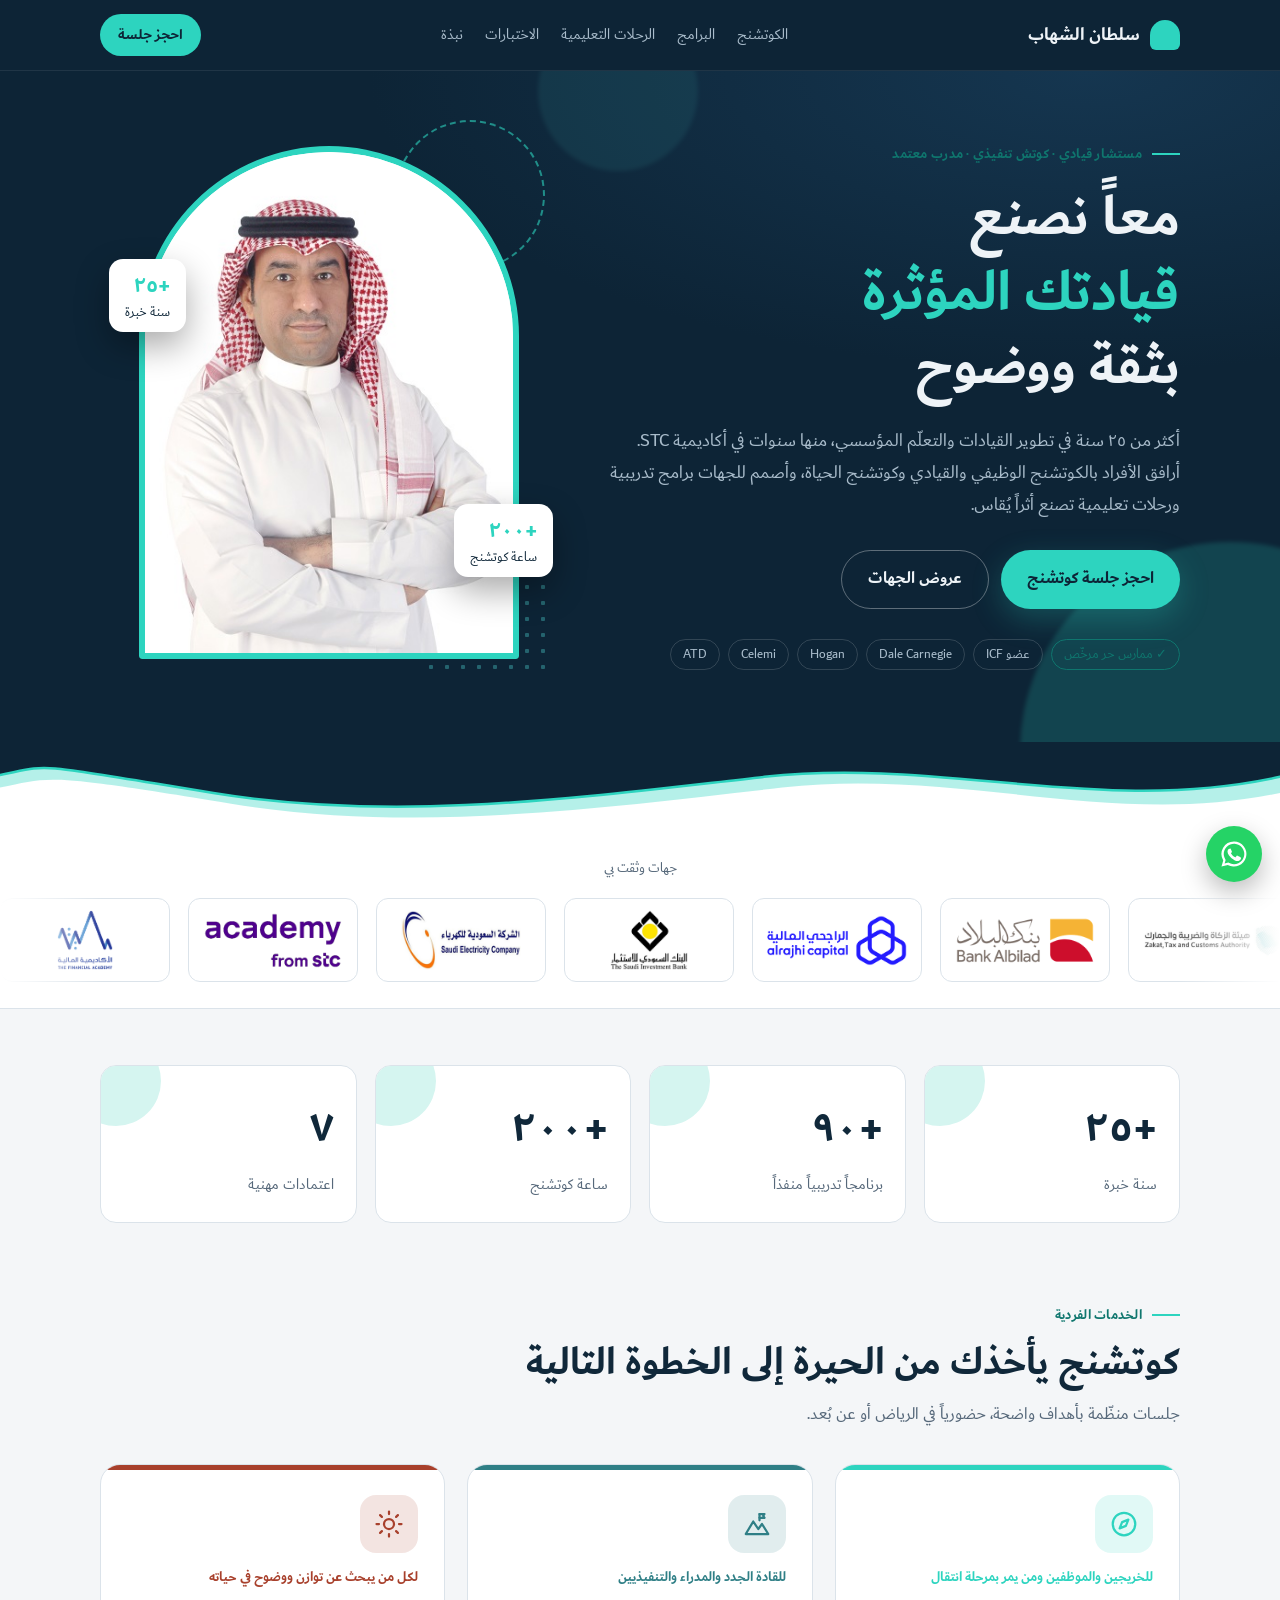
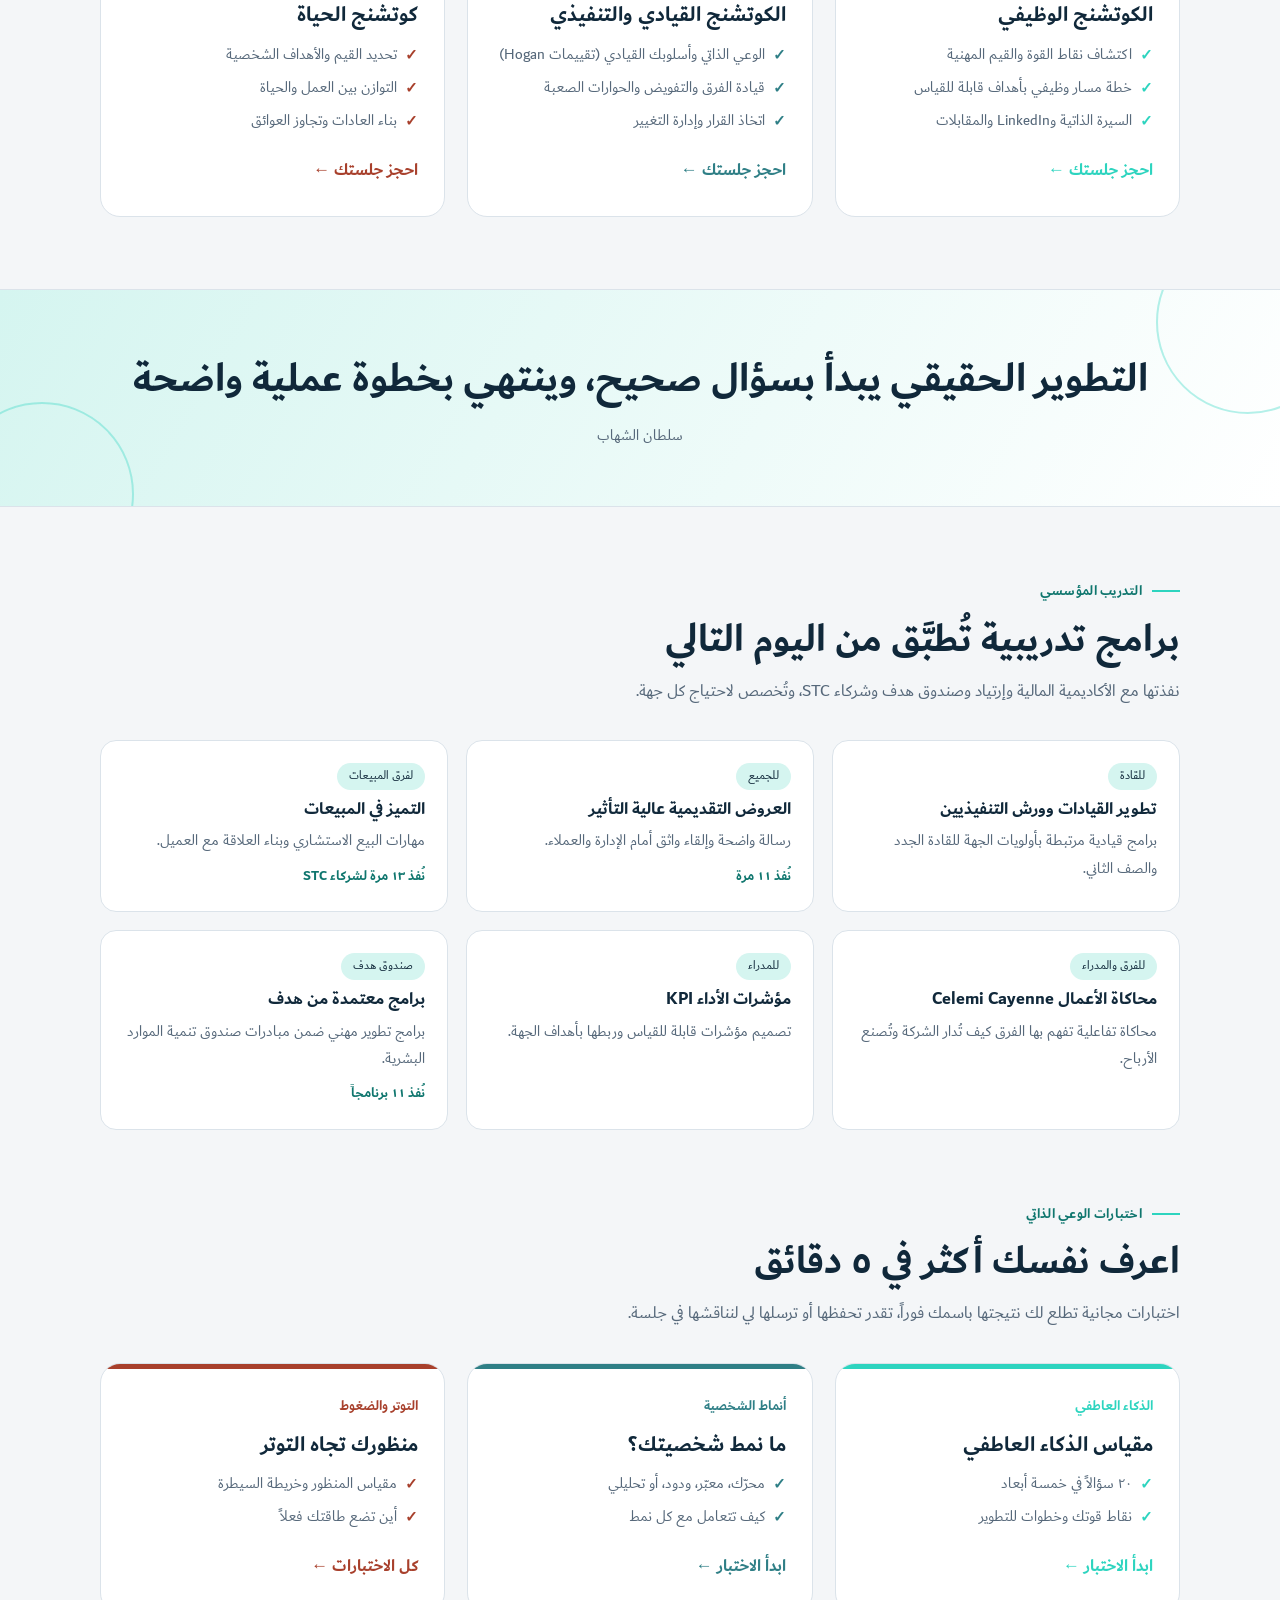
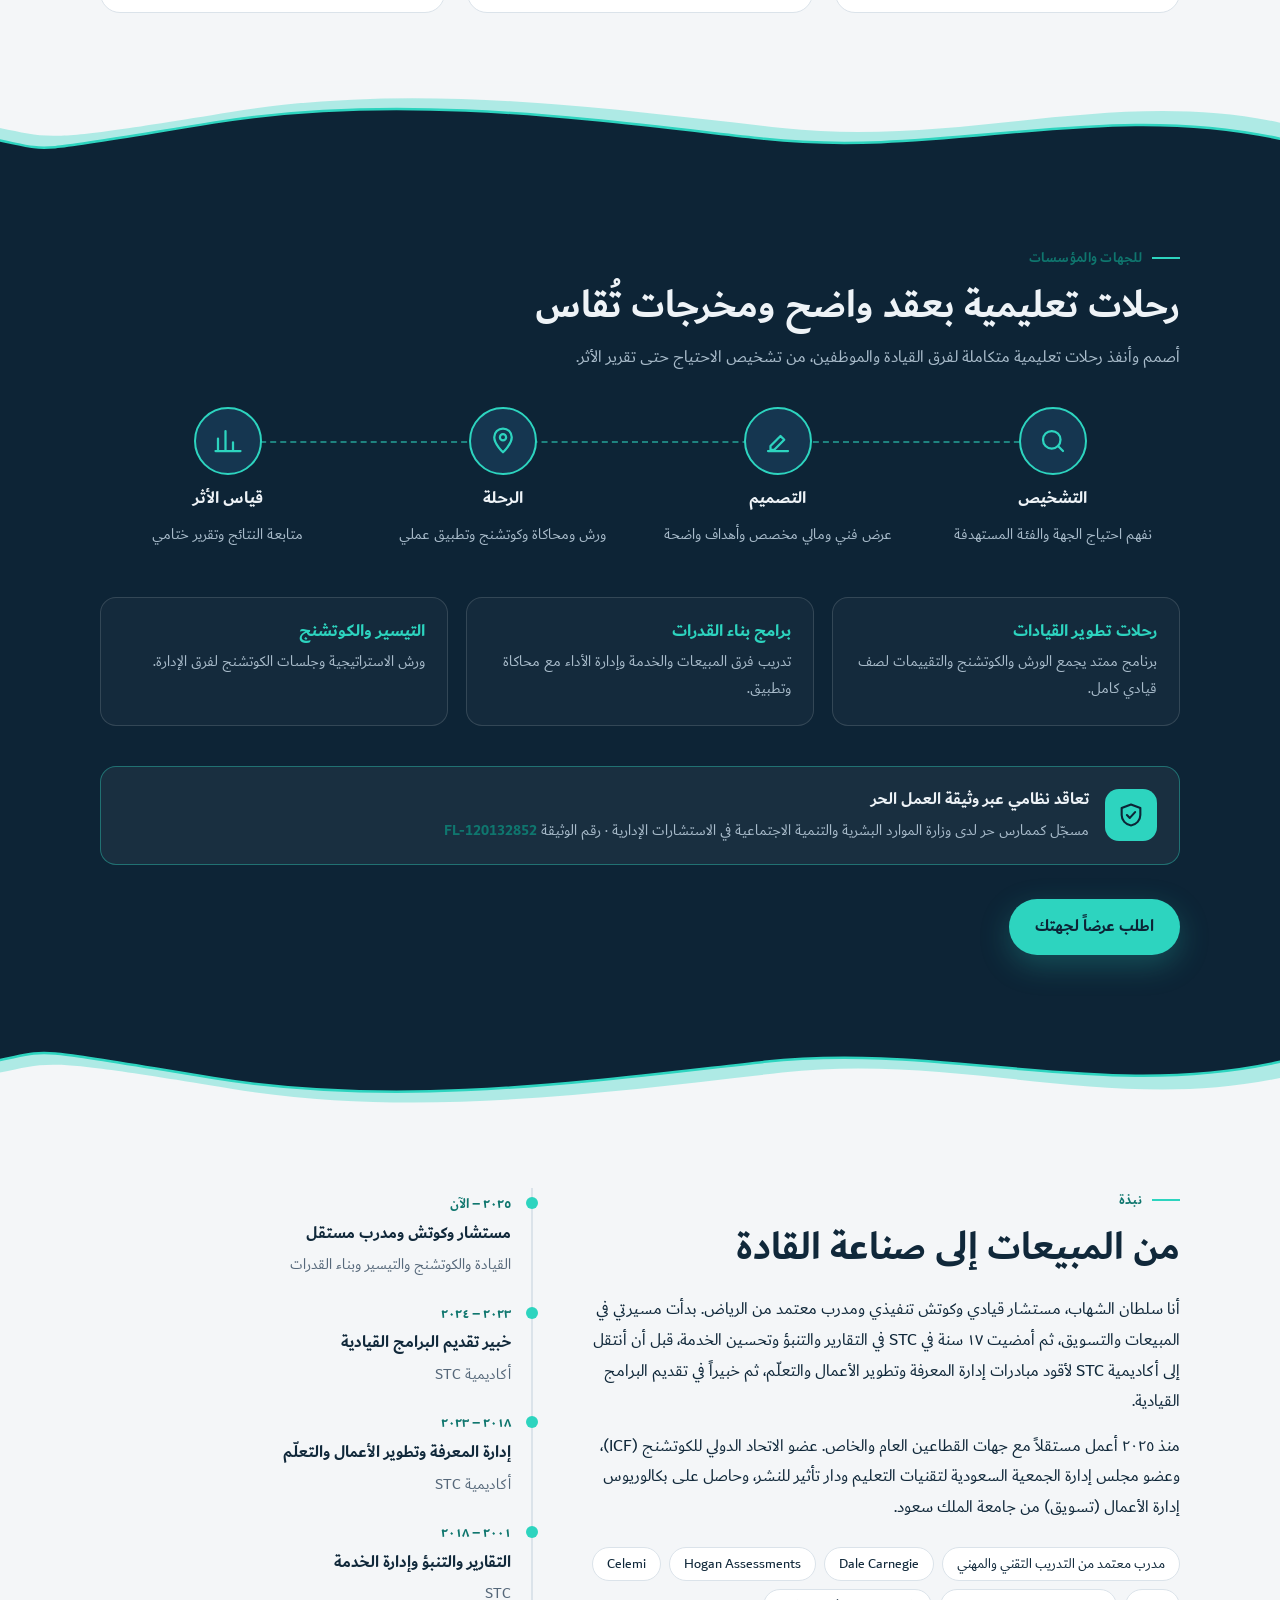
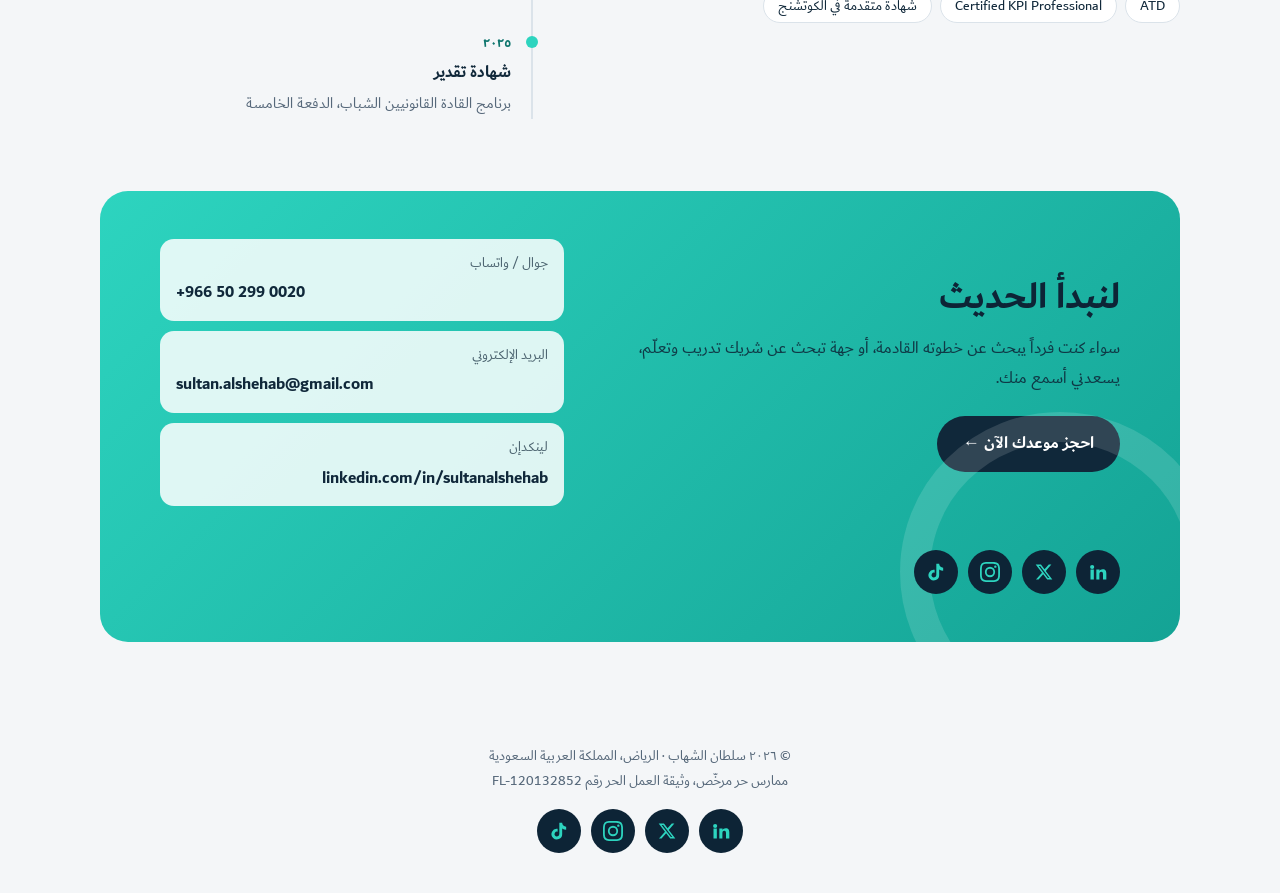
==== commit b2589949: "Add personal assessments section (tests.html) and homepage link Four self-assessments grouped in thr" ====
--- a/index.html
+++ b/index.html
@@ -232,8 +232,8 @@
       <li><a href="#coaching">الكوتشنج</a></li>
       <li><a href="#programs">البرامج</a></li>
       <li><a href="#trips">الرحلات التعليمية</a></li>
+      <li><a href="tests.html">الاختبارات</a></li>
       <li><a href="#about">نبذة</a></li>
-      <li><a href="tests/">اختبارات الشخصية</a></li>
     </ul>
     <a class="book" href="https://airtable.com/appvS94pd4R5zDikc/shrgEllxVpJM32PHk" target="_blank" rel="noopener">احجز جلسة</a>
   </div>
@@ -328,6 +328,36 @@
       <div class="prog"><span class="tag">للفرق والمدراء</span><h3>محاكاة الأعمال Celemi Cayenne</h3><p>محاكاة تفاعلية تفهم بها الفرق كيف تُدار الشركة وتُصنع الأرباح.</p></div>
       <div class="prog"><span class="tag">للمدراء</span><h3>مؤشرات الأداء KPI</h3><p>تصميم مؤشرات قابلة للقياس وربطها بأهداف الجهة.</p></div>
       <div class="prog"><span class="tag">صندوق هدف</span><h3>برامج معتمدة من هدف</h3><p>برامج تطوير مهني ضمن مبادرات صندوق تنمية الموارد البشرية.</p><span class="n">نُفذ ١١ برنامجاً</span></div>
+    </div>
+  </div>
+</section>
+
+<section id="tests" style="padding-top:0">
+  <div class="in">
+    <div class="head">
+      <span class="eyebrow">اختبارات الوعي الذاتي</span>
+      <h2>اعرف نفسك أكثر في ٥ دقائق</h2>
+      <p>اختبارات مجانية تطلع لك نتيجتها باسمك فوراً، تقدر تحفظها أو ترسلها لي لنناقشها في جلسة.</p>
+    </div>
+    <div class="svcs">
+      <article class="svc">
+        <span class="for">الذكاء العاطفي</span>
+        <h3>مقياس الذكاء العاطفي</h3>
+        <ul><li>٢٠ سؤالاً في خمسة أبعاد</li><li>نقاط قوتك وخطوات للتطوير</li></ul>
+        <a href="tests.html#eq">ابدأ الاختبار ←</a>
+      </article>
+      <article class="svc c2">
+        <span class="for">أنماط الشخصية</span>
+        <h3>ما نمط شخصيتك؟</h3>
+        <ul><li>محرّك، معبّر، ودود، أو تحليلي</li><li>كيف تتعامل مع كل نمط</li></ul>
+        <a href="tests.html#style">ابدأ الاختبار ←</a>
+      </article>
+      <article class="svc c3">
+        <span class="for">التوتر والضغوط</span>
+        <h3>منظورك تجاه التوتر</h3>
+        <ul><li>مقياس المنظور وخريطة السيطرة</li><li>أين تضع طاقتك فعلاً</li></ul>
+        <a href="tests.html">كل الاختبارات ←</a>
+      </article>
     </div>
   </div>
 </section>
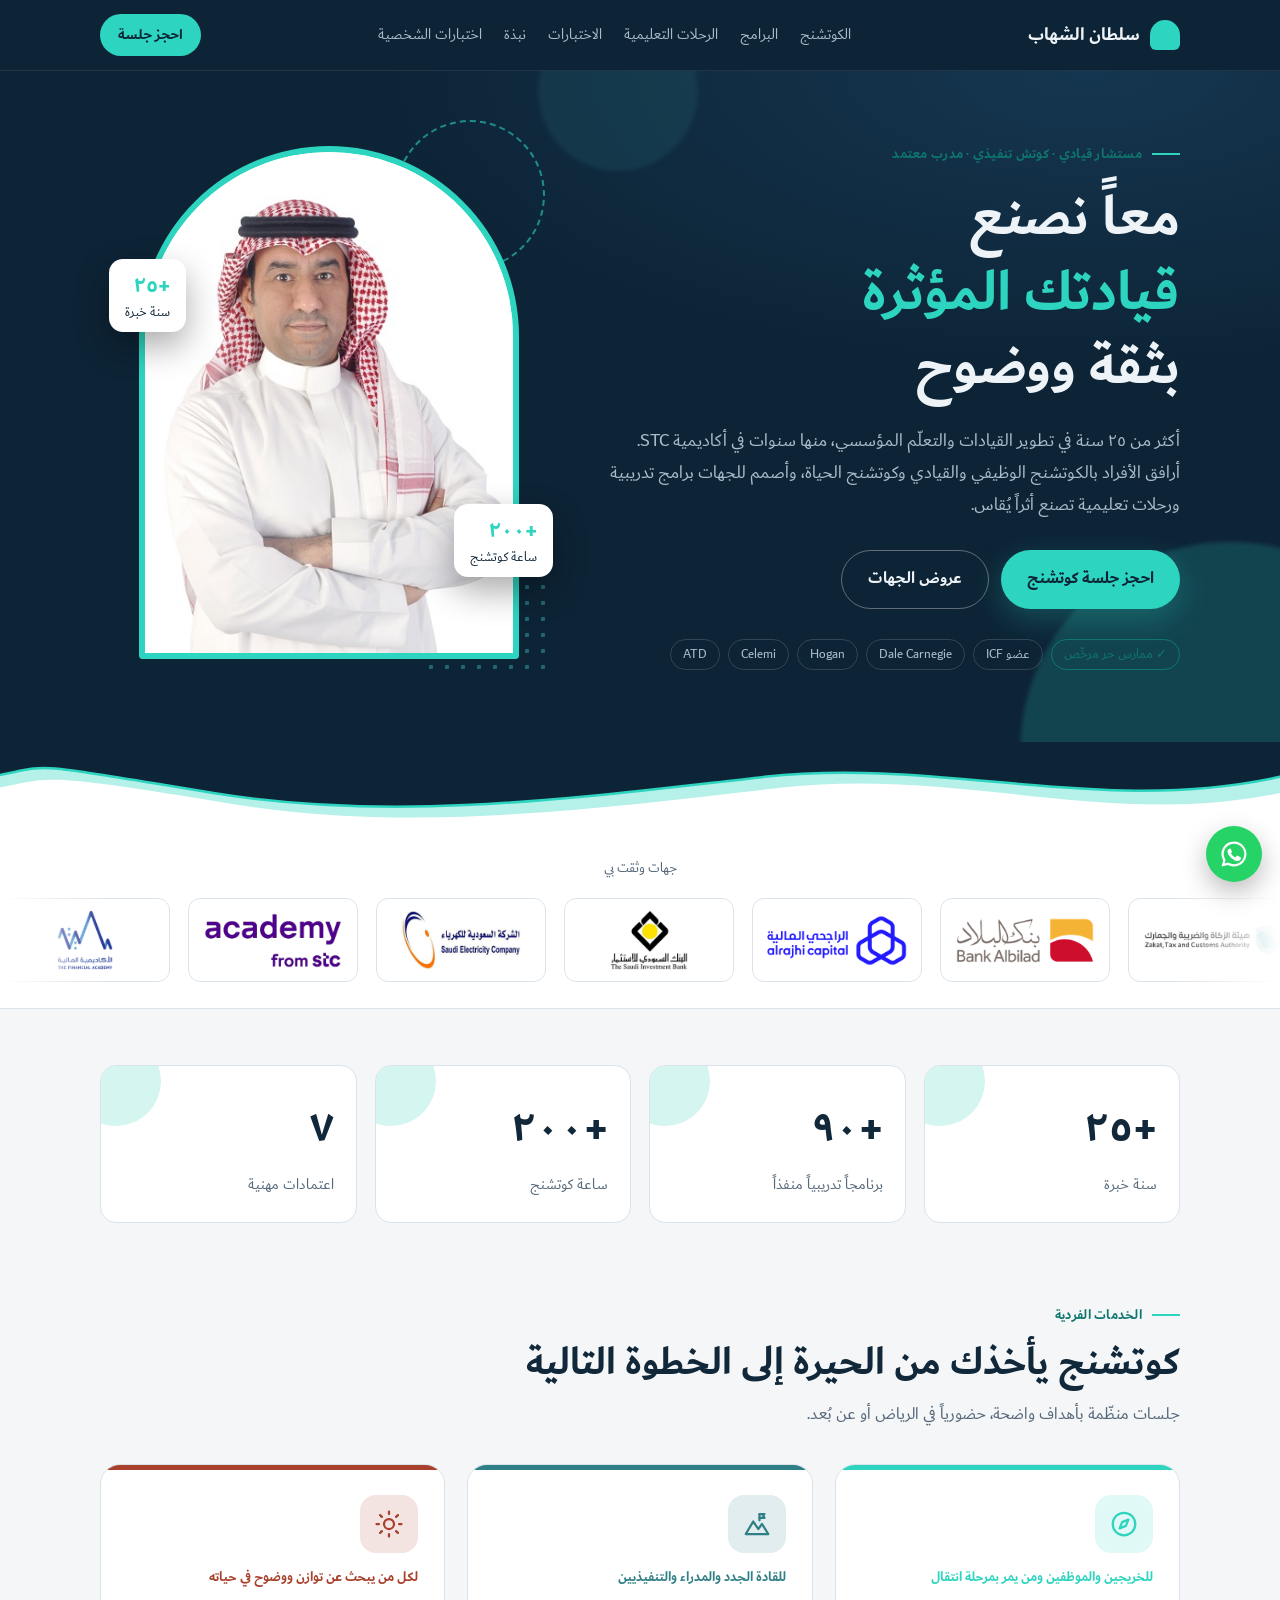
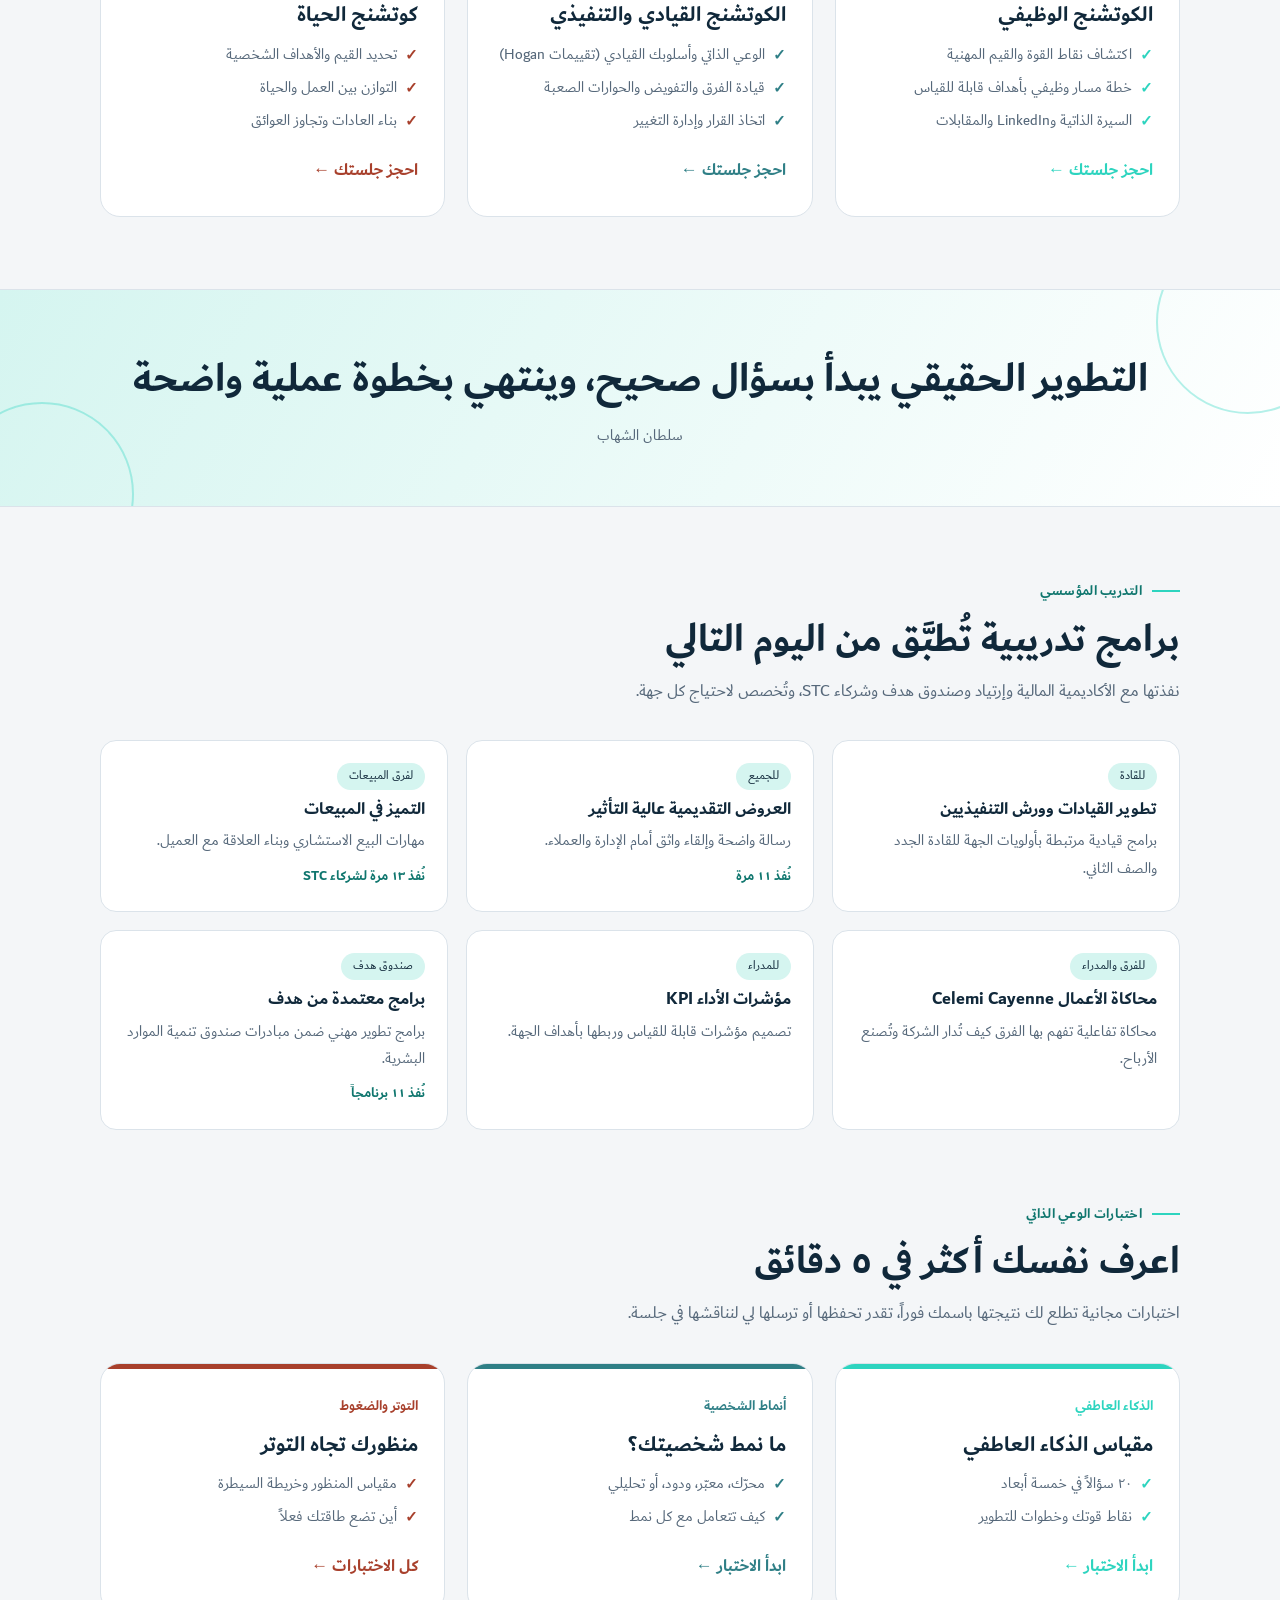
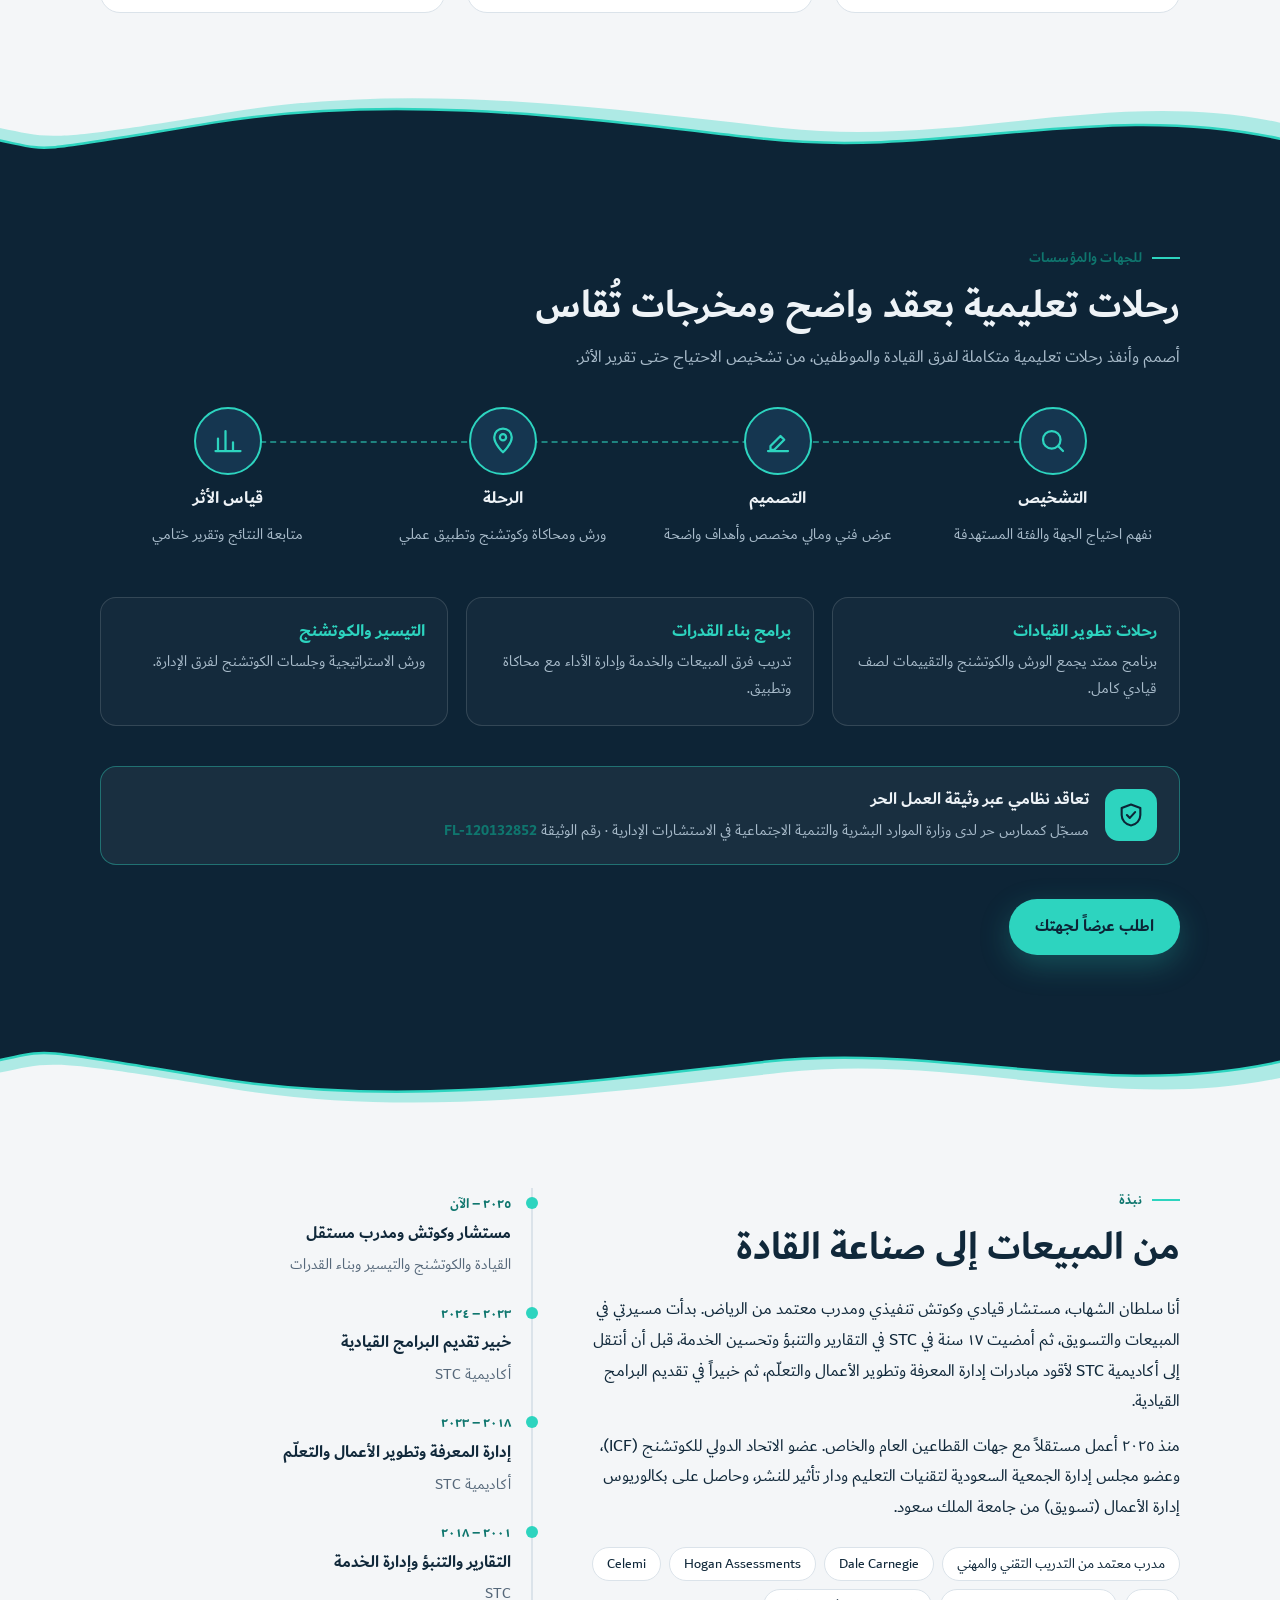
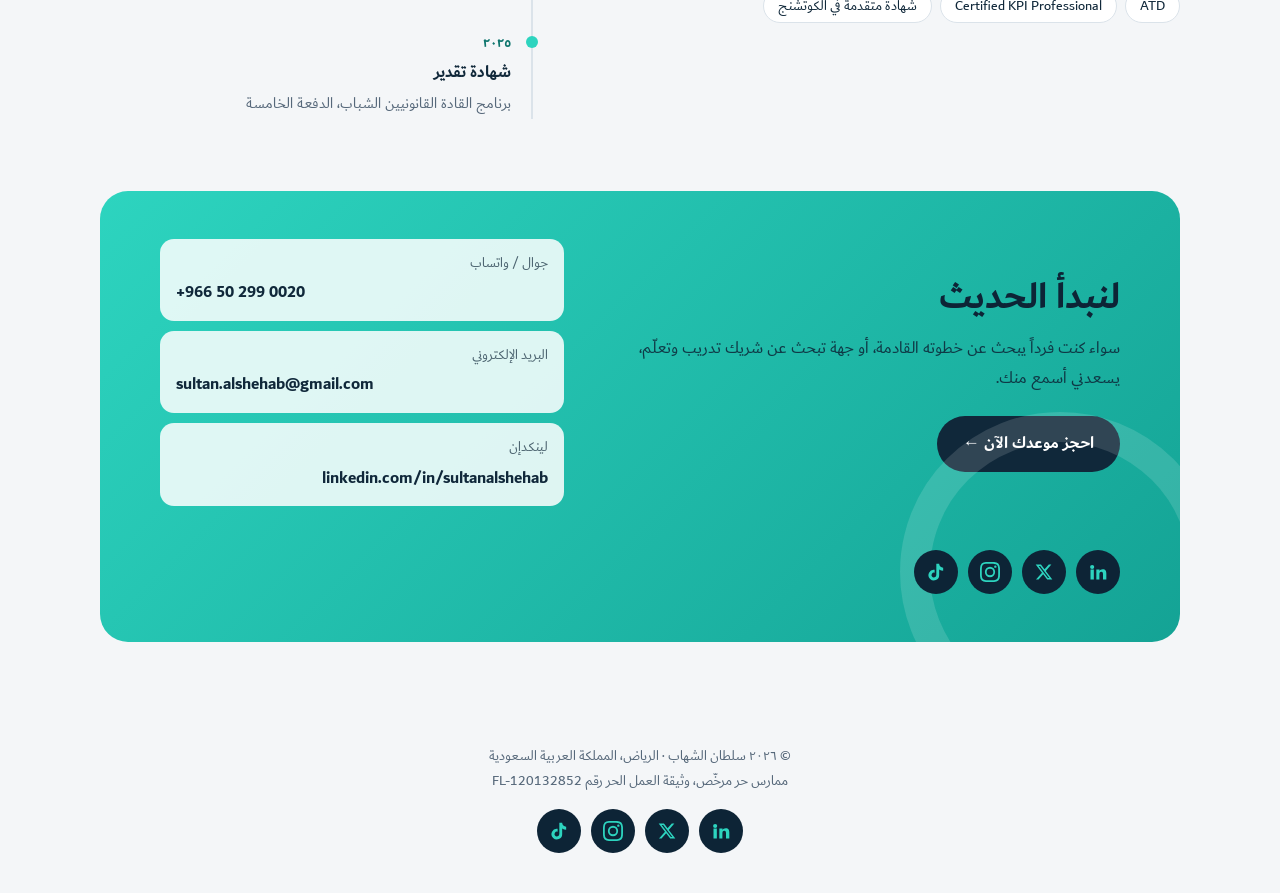
==== commit e8e3bb62: "Add personal assessments section (tests.html) and homepage link (#2) Four self-assessments grouped i" ====
--- a/index.html
+++ b/index.html
@@ -234,6 +234,7 @@
       <li><a href="#trips">الرحلات التعليمية</a></li>
       <li><a href="tests.html">الاختبارات</a></li>
       <li><a href="#about">نبذة</a></li>
+      <li><a href="tests/">اختبارات الشخصية</a></li>
     </ul>
     <a class="book" href="https://airtable.com/appvS94pd4R5zDikc/shrgEllxVpJM32PHk" target="_blank" rel="noopener">احجز جلسة</a>
   </div>
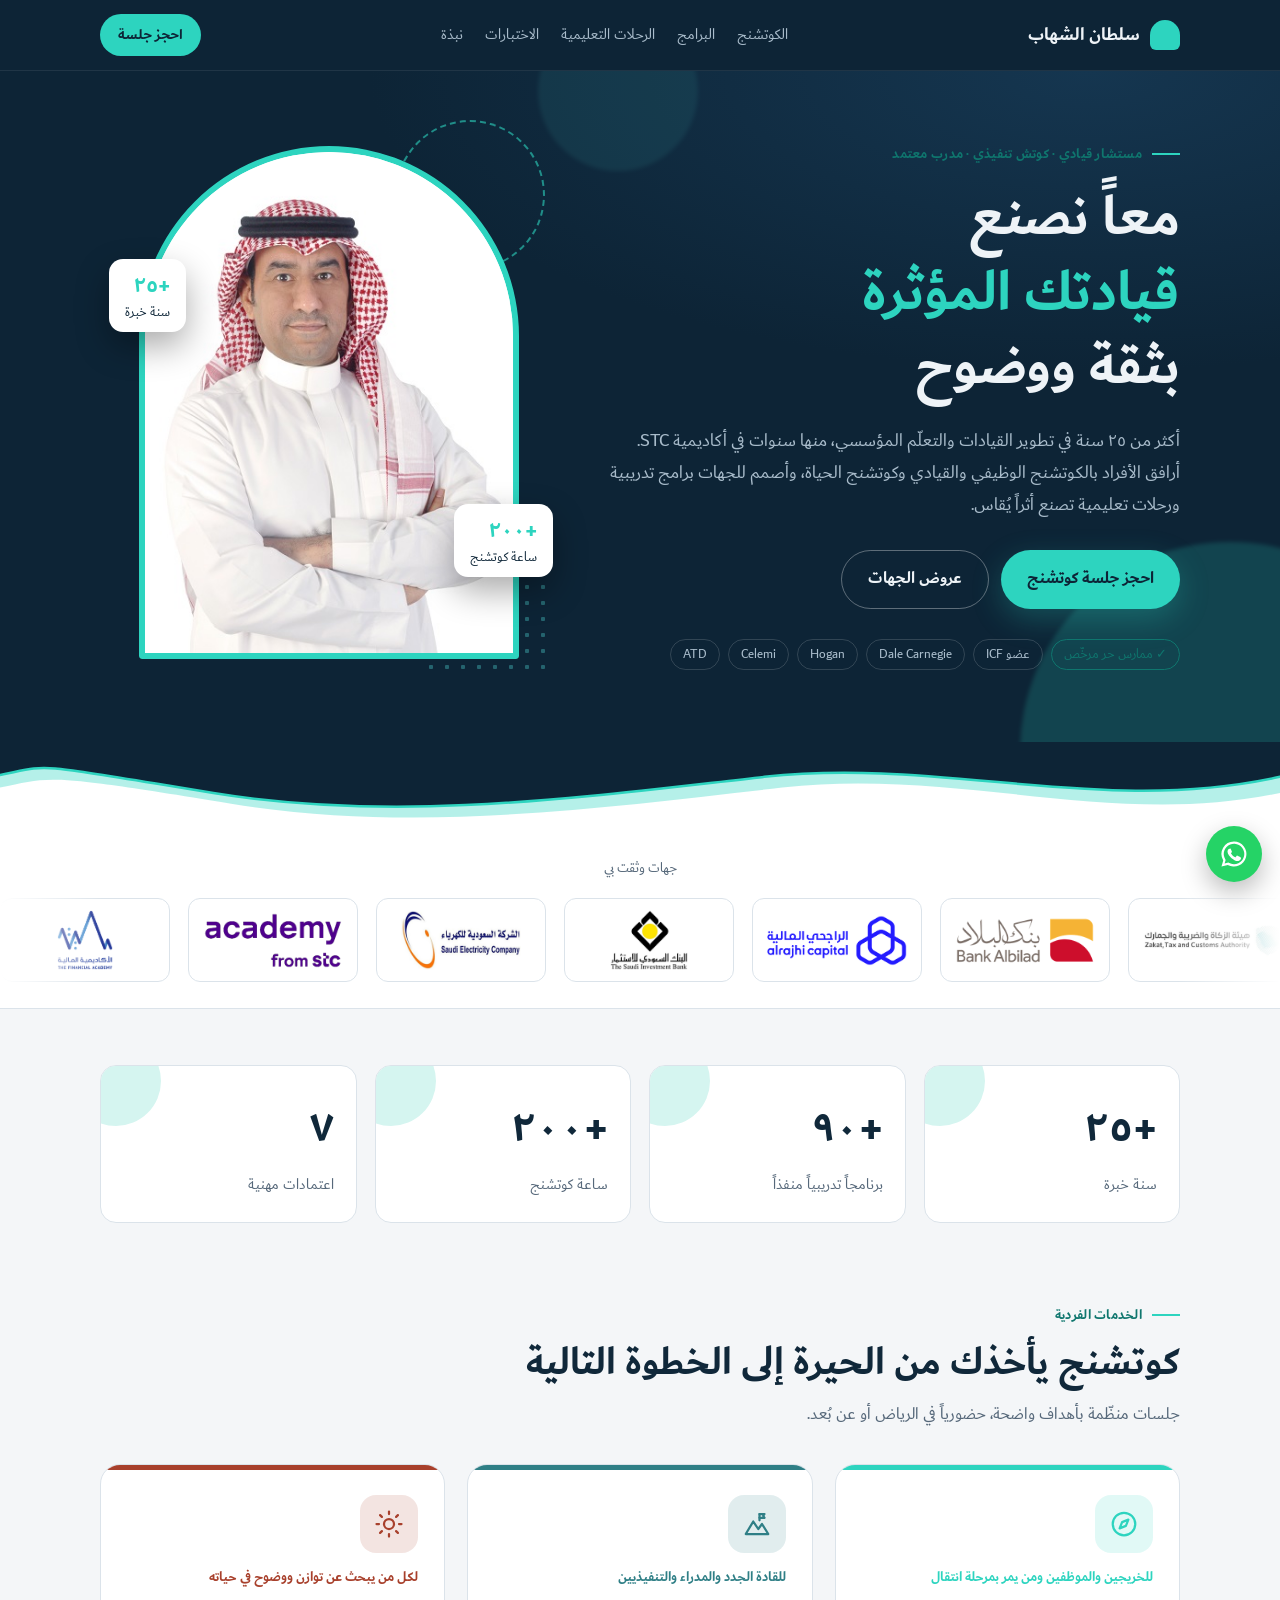
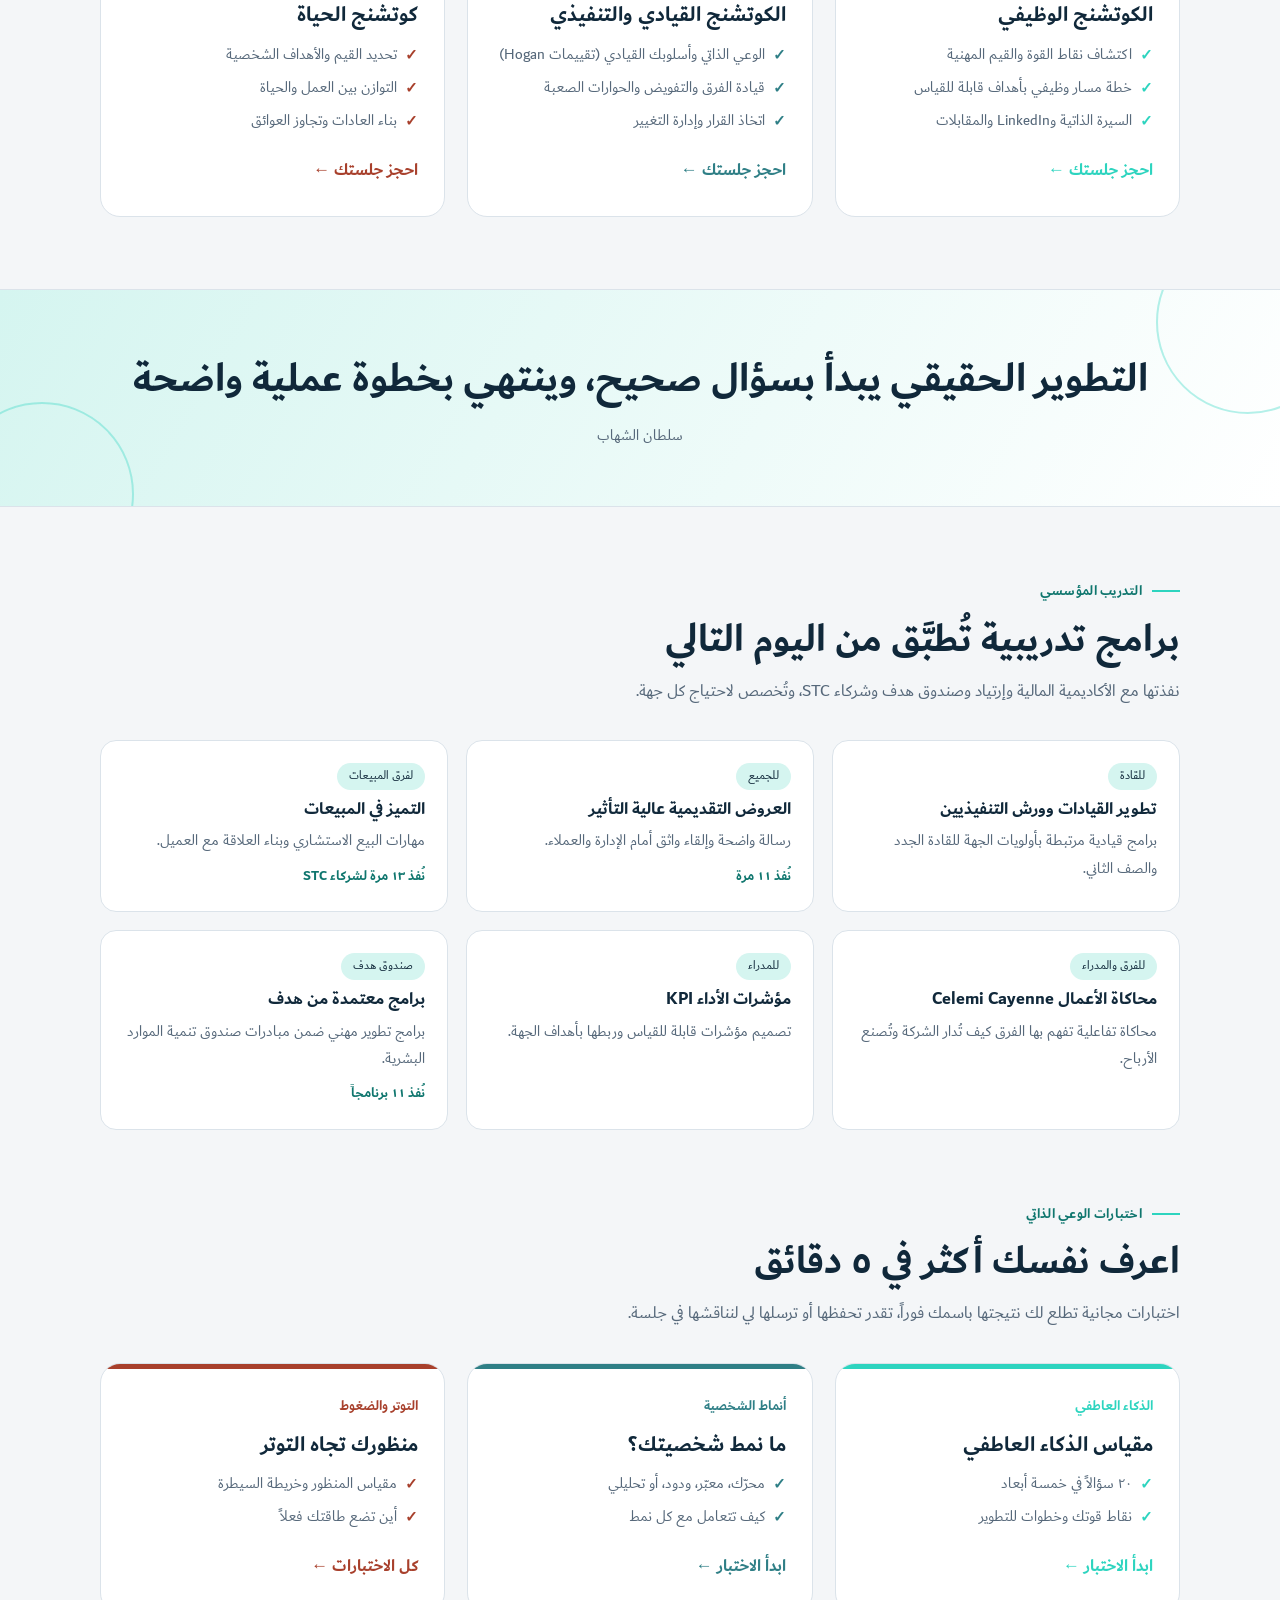
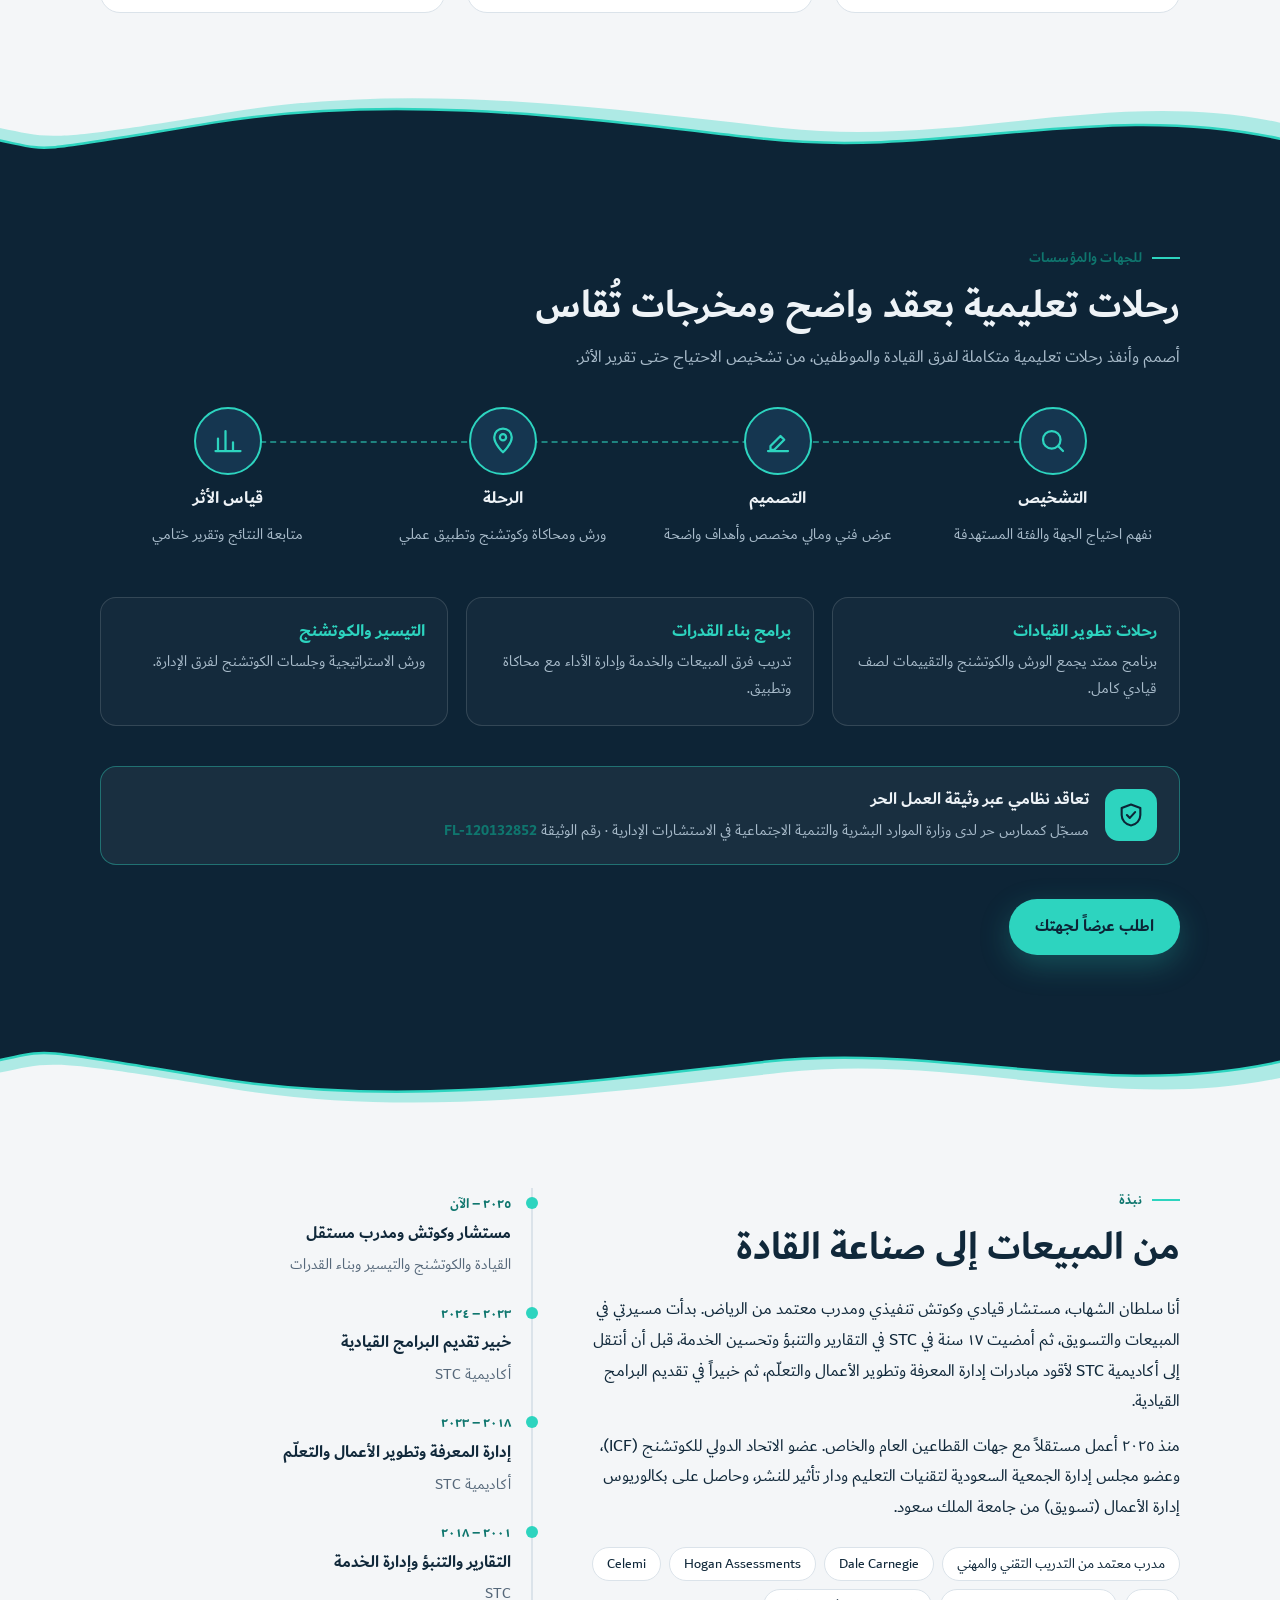
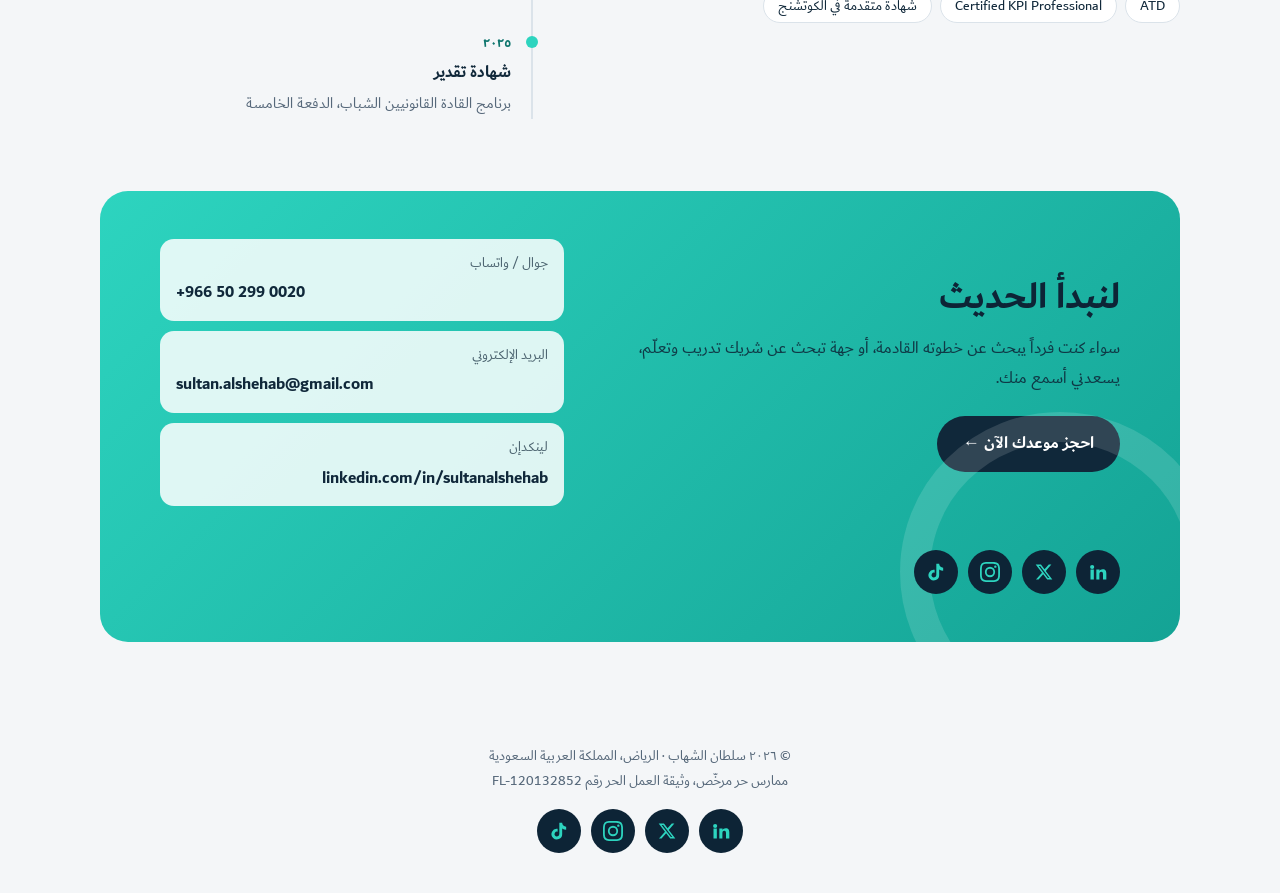
==== commit ed0c08ba: "Group assessments into illustrated category boxes; fold personality page into tests - tests.html ope" ====
--- a/index.html
+++ b/index.html
@@ -234,7 +234,6 @@
       <li><a href="#trips">الرحلات التعليمية</a></li>
       <li><a href="tests.html">الاختبارات</a></li>
       <li><a href="#about">نبذة</a></li>
-      <li><a href="tests/">اختبارات الشخصية</a></li>
     </ul>
     <a class="book" href="https://airtable.com/appvS94pd4R5zDikc/shrgEllxVpJM32PHk" target="_blank" rel="noopener">احجز جلسة</a>
   </div>
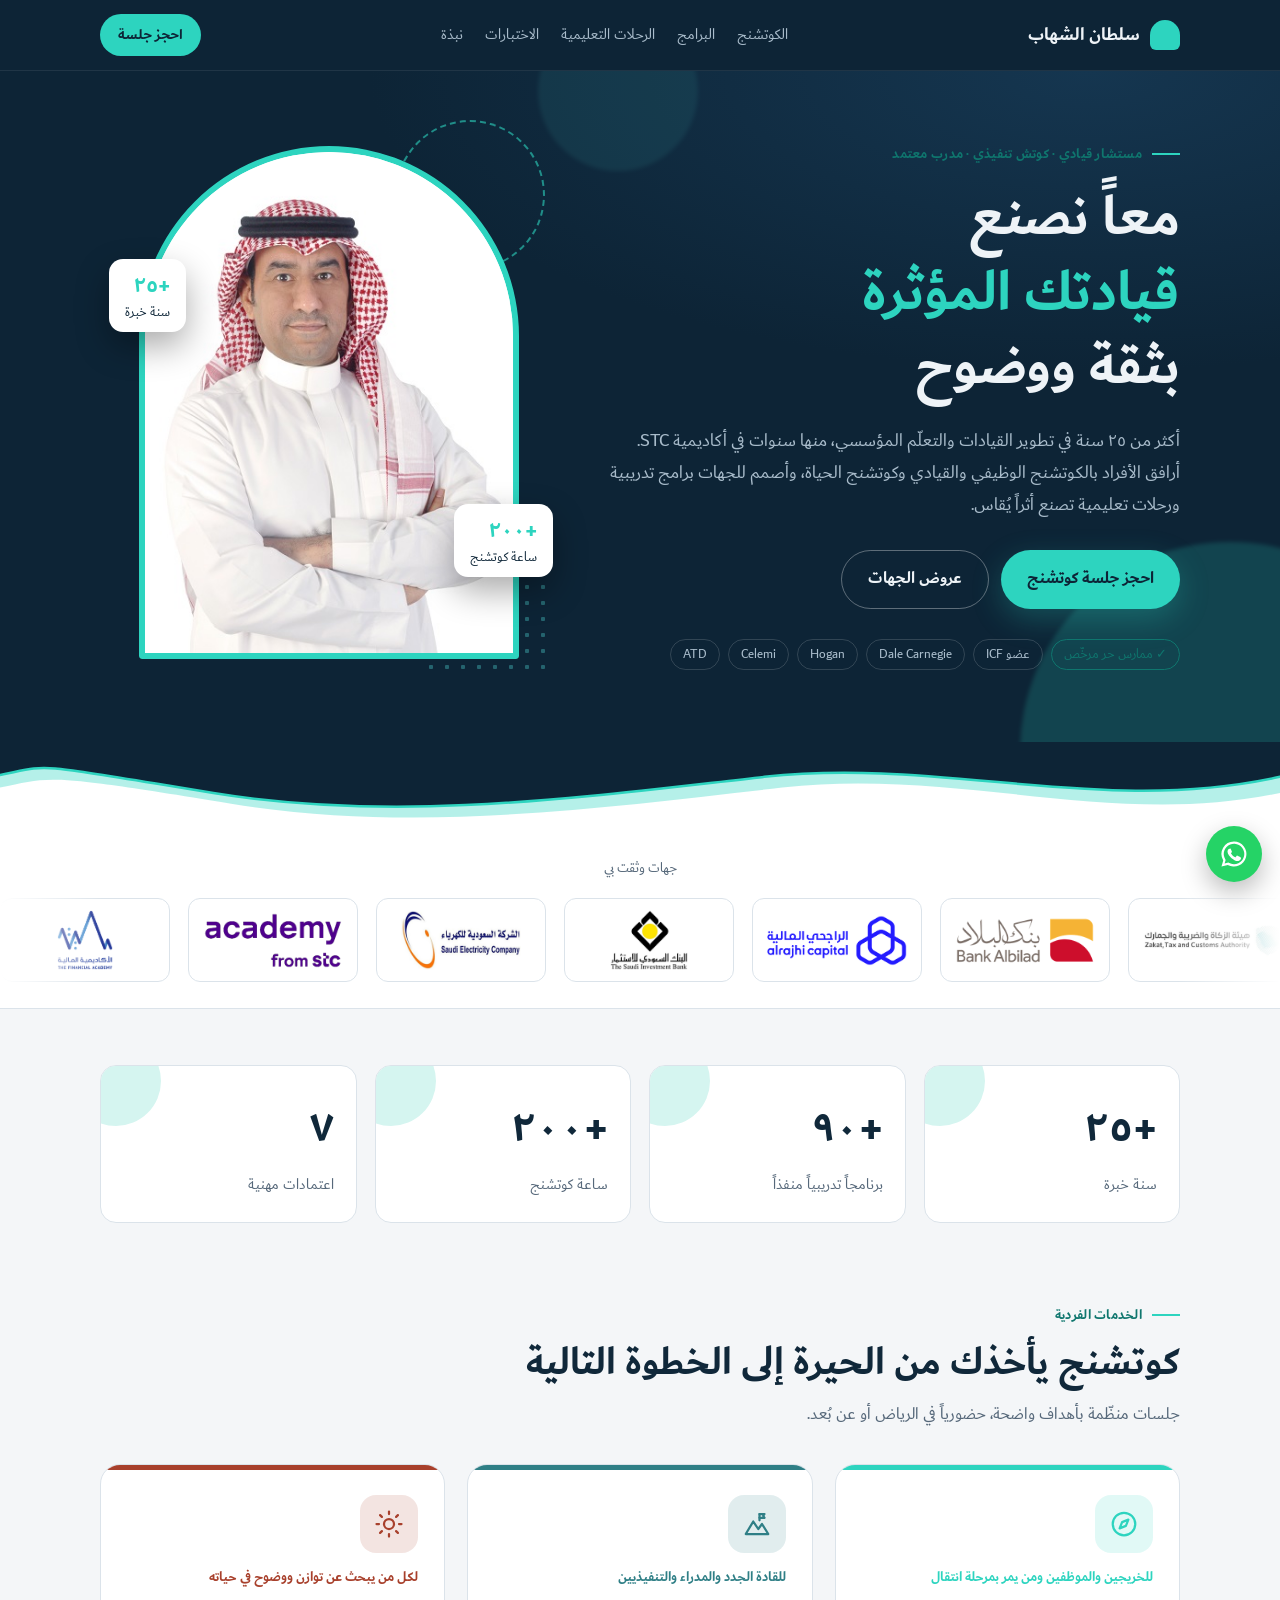
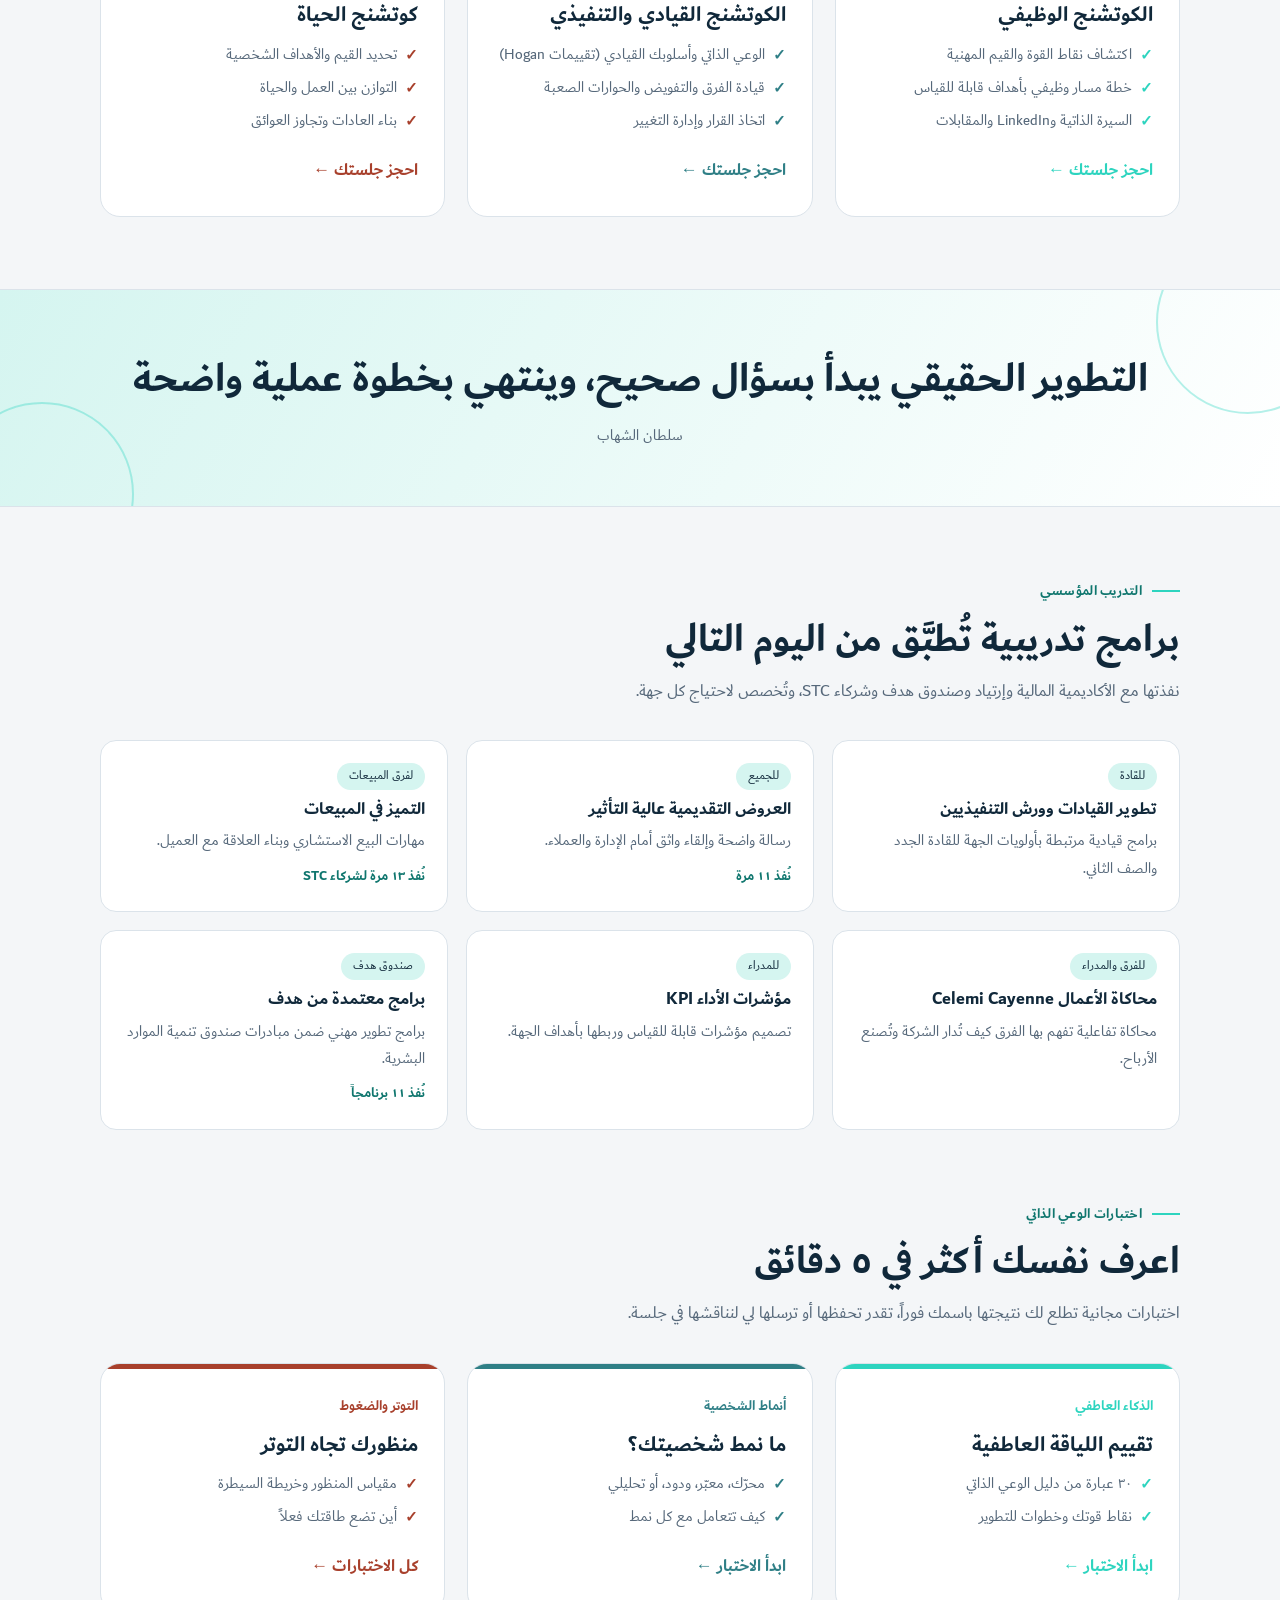
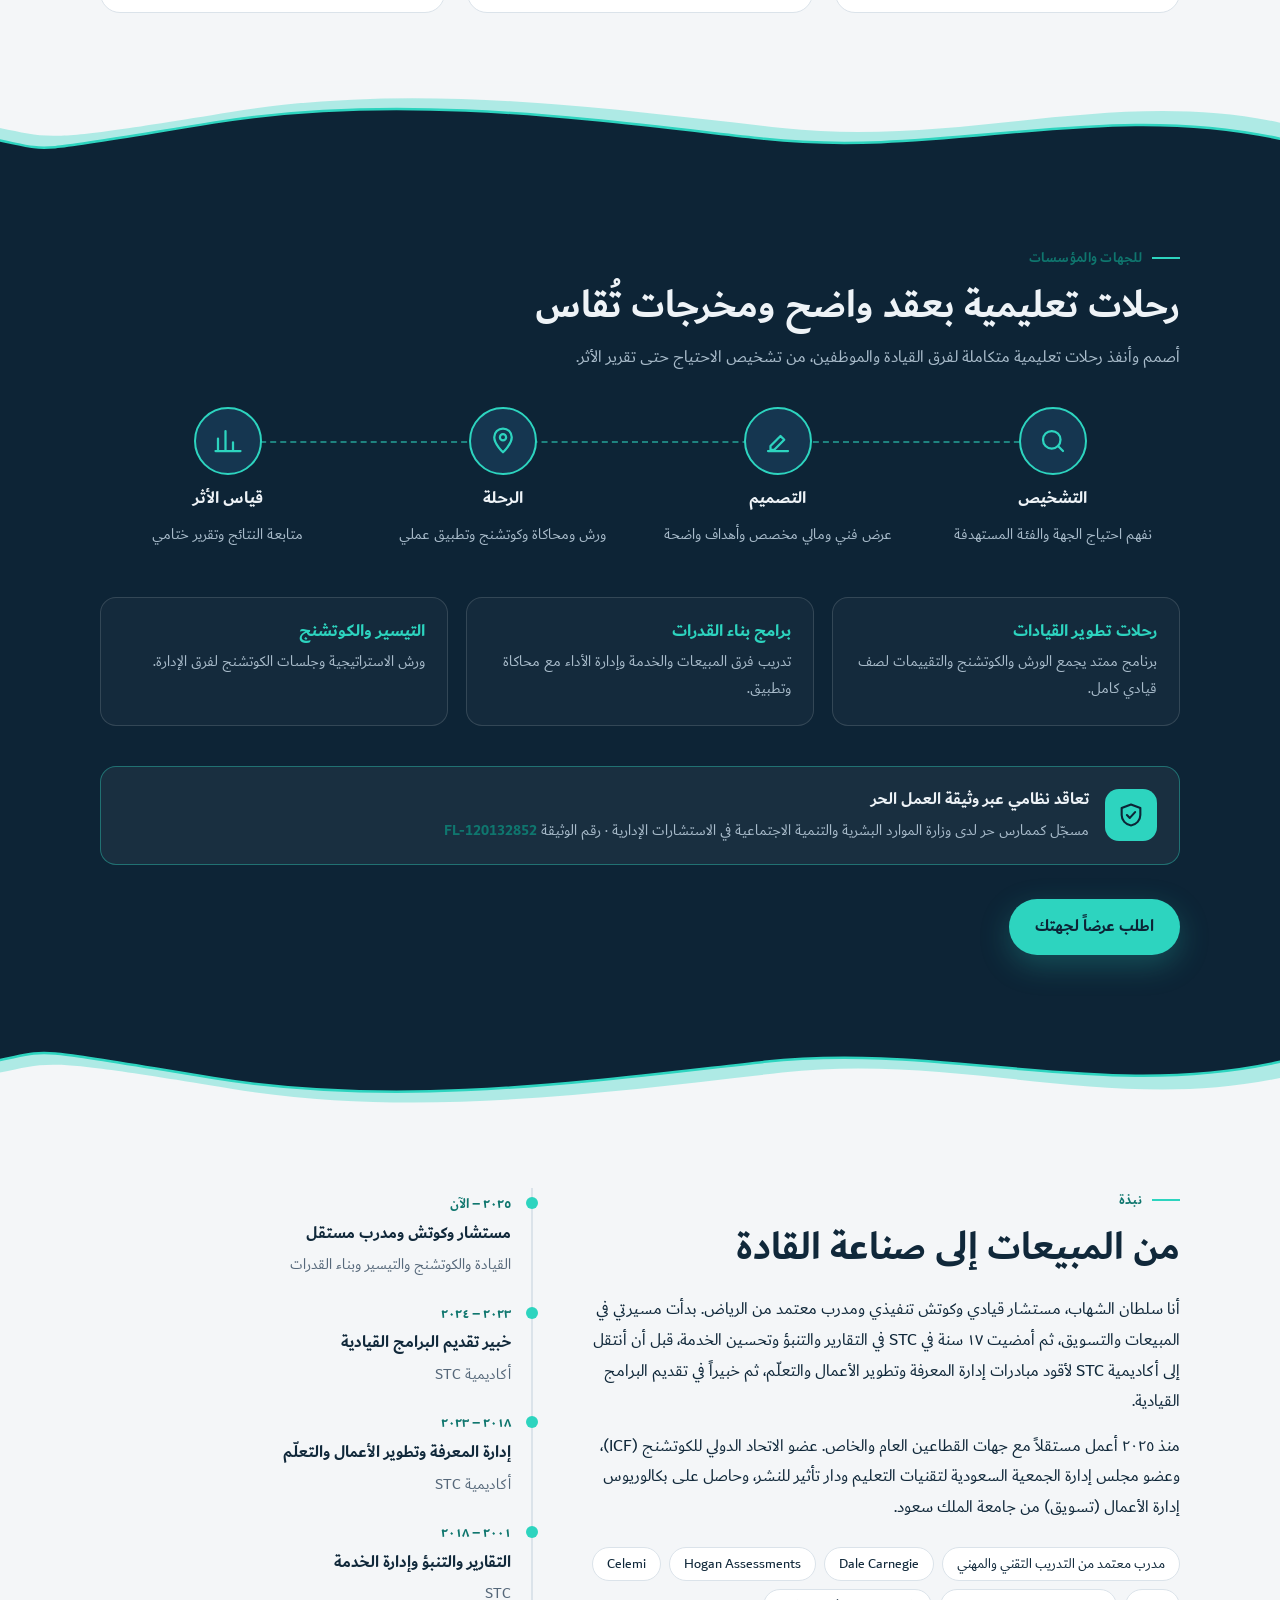
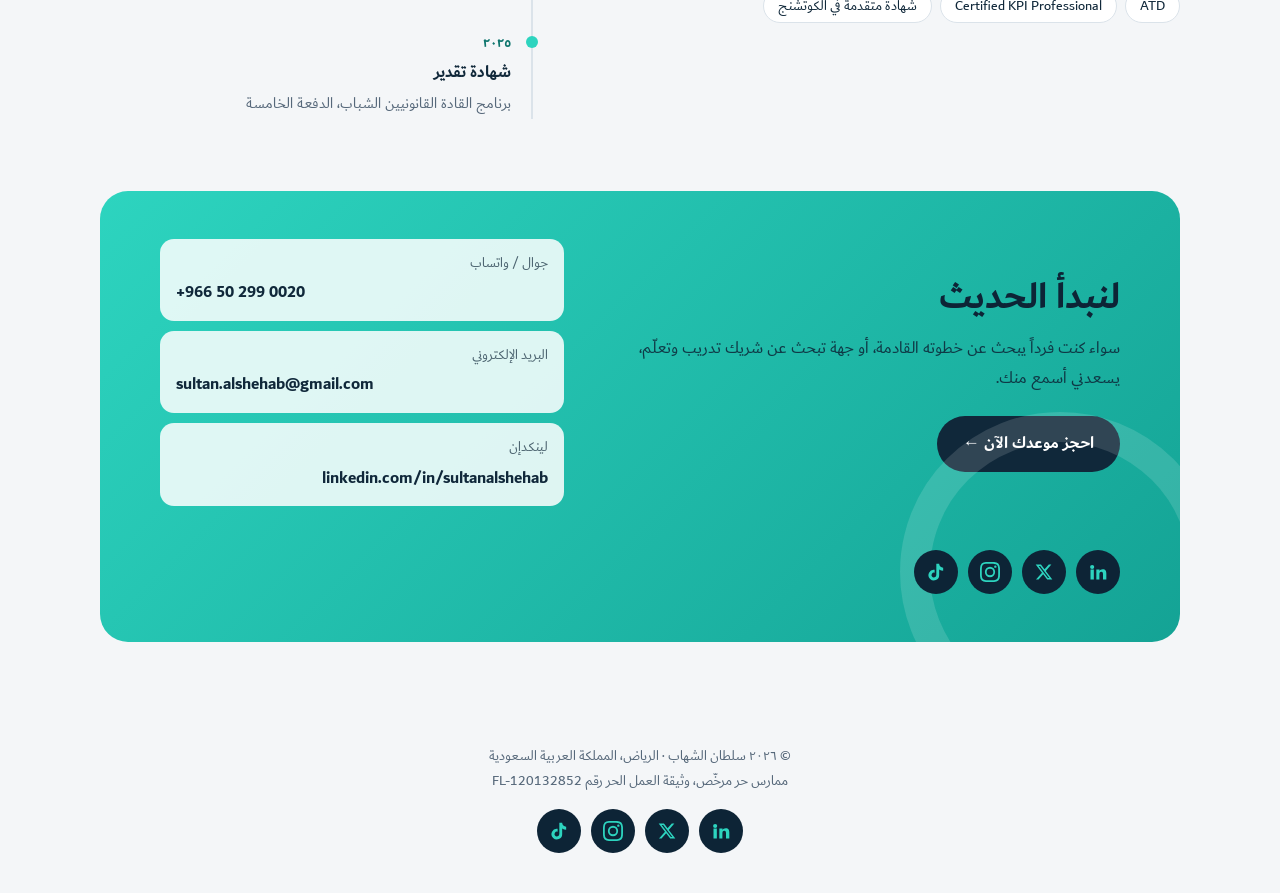
==== commit 722873fb: "Remove emotional intelligence scale from tests page Co-Authored-By: Claude Opus 5.5 <noreply@anthrop" ====
--- a/index.html
+++ b/index.html
@@ -342,8 +342,8 @@
     <div class="svcs">
       <article class="svc">
         <span class="for">الذكاء العاطفي</span>
-        <h3>مقياس الذكاء العاطفي</h3>
-        <ul><li>٢٠ سؤالاً في خمسة أبعاد</li><li>نقاط قوتك وخطوات للتطوير</li></ul>
+        <h3>تقييم اللياقة العاطفية</h3>
+        <ul><li>٣٠ عبارة من دليل الوعي الذاتي</li><li>نقاط قوتك وخطوات للتطوير</li></ul>
         <a href="tests.html#eq">ابدأ الاختبار ←</a>
       </article>
       <article class="svc c2">
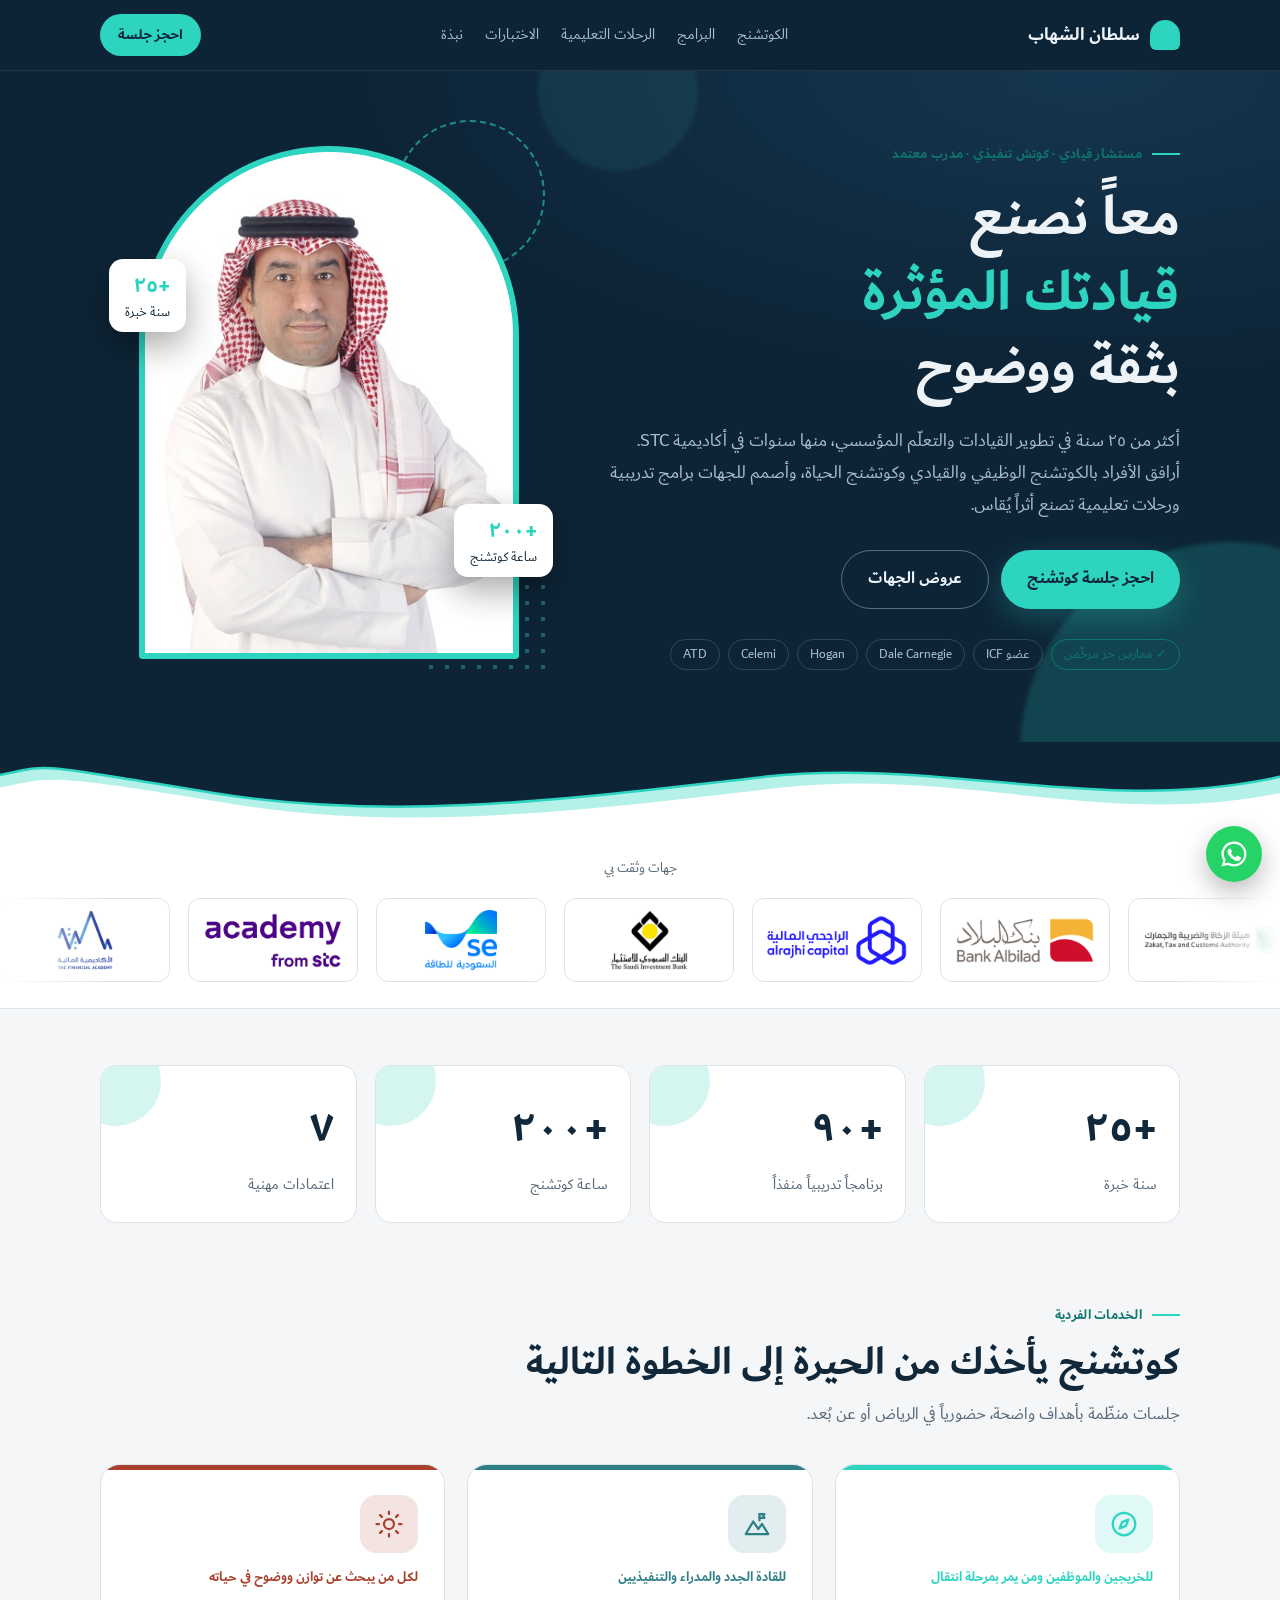
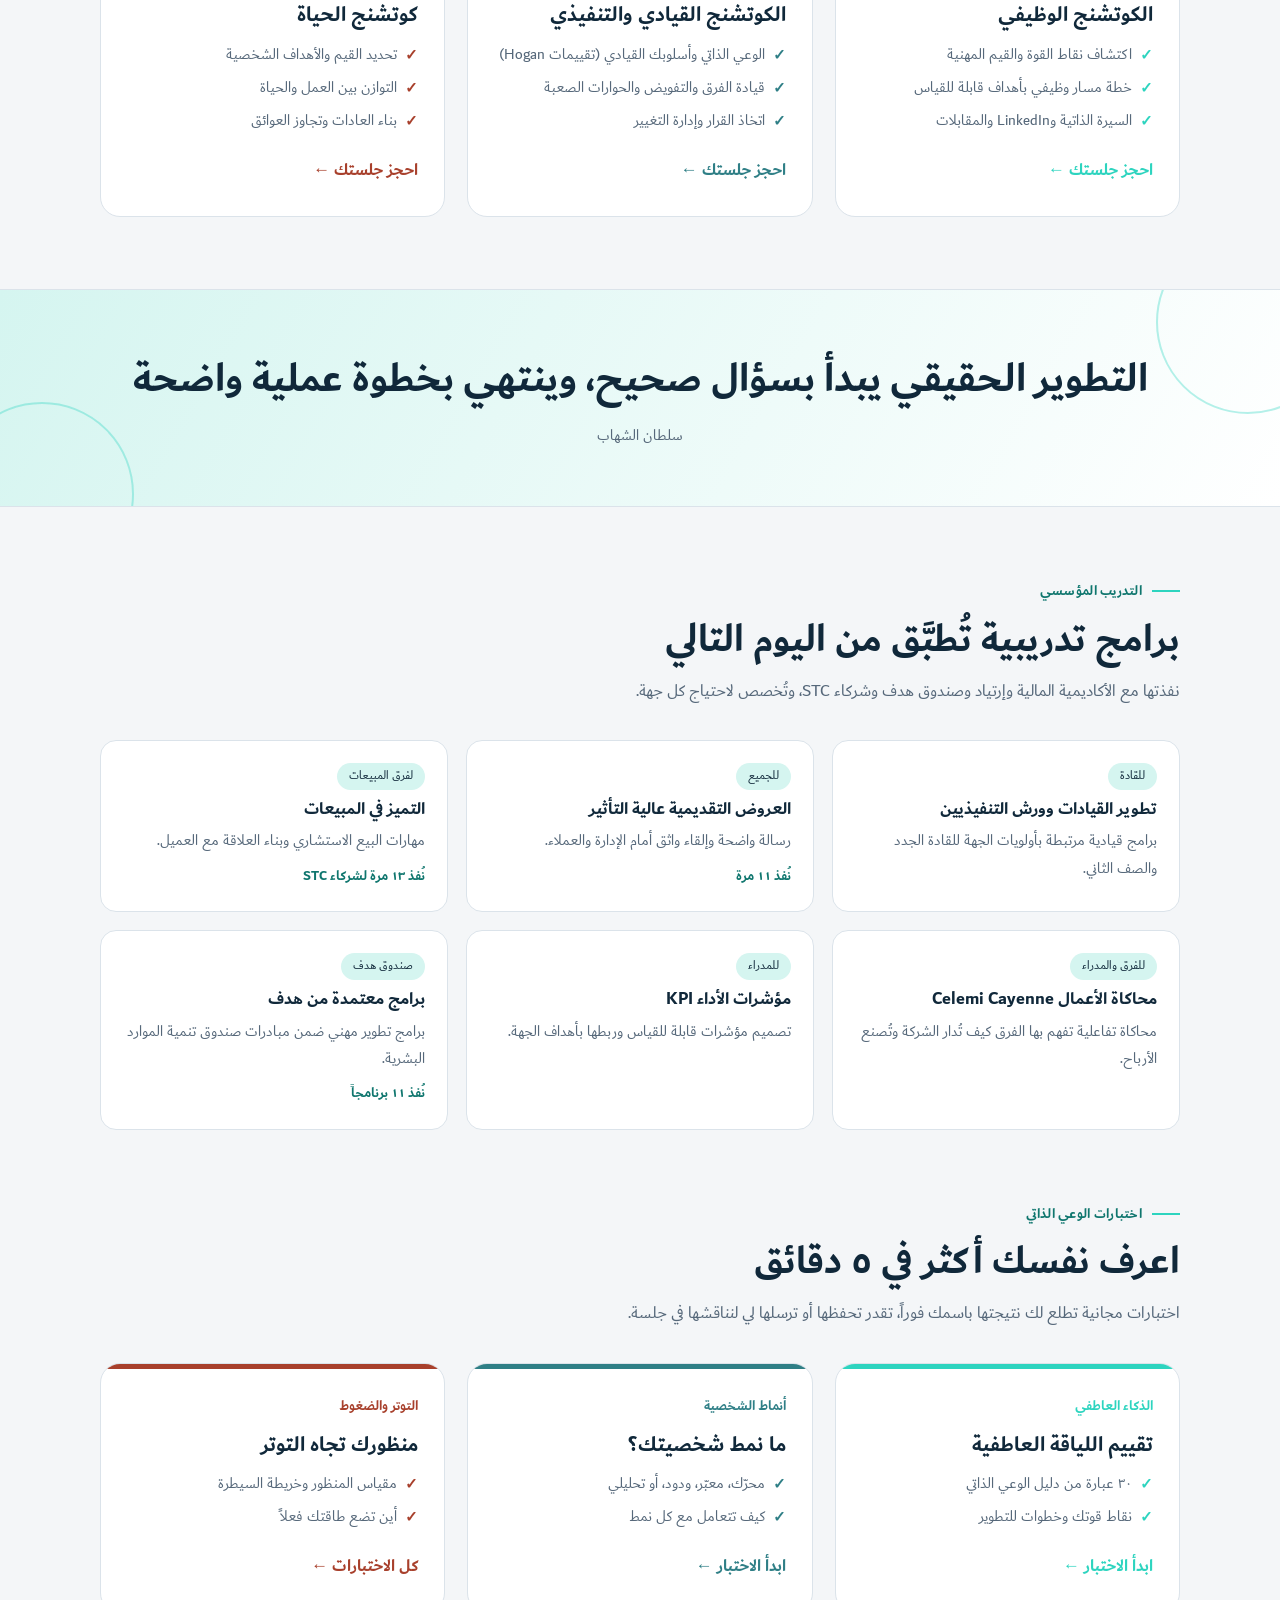
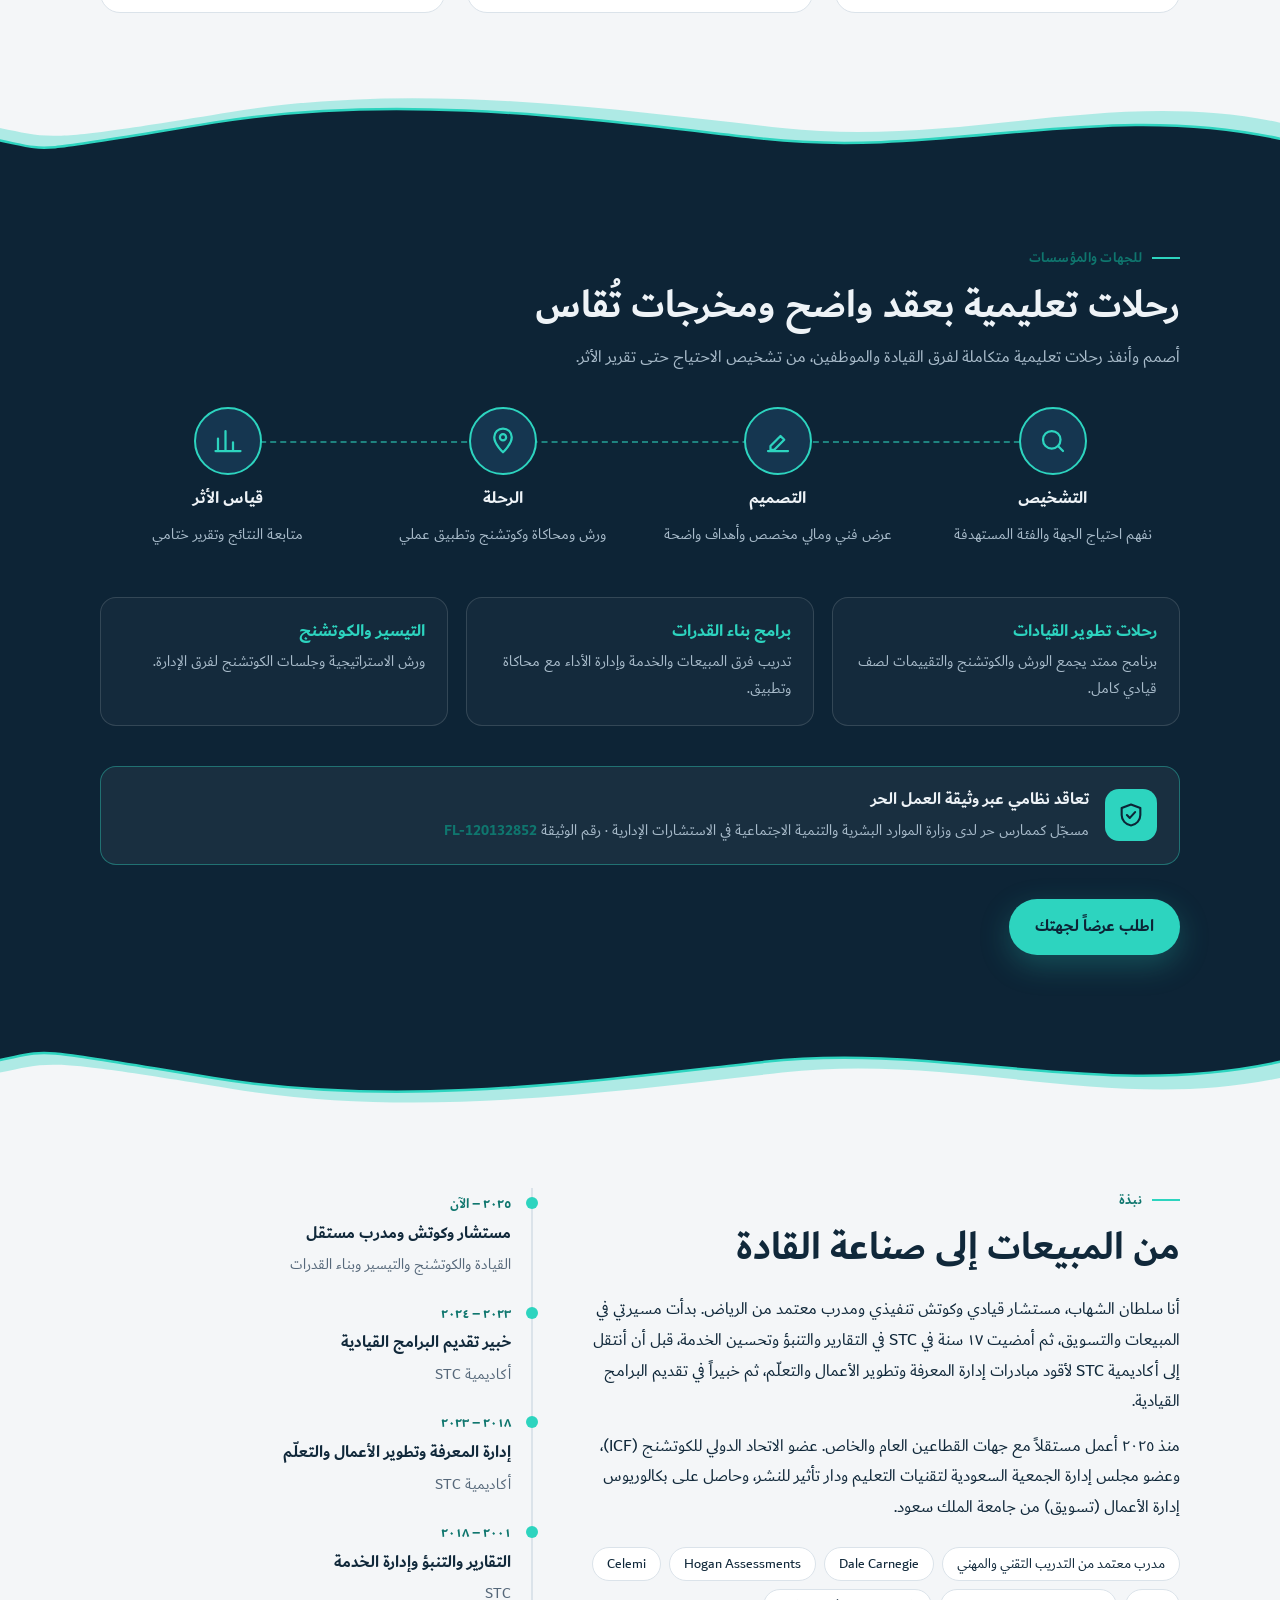
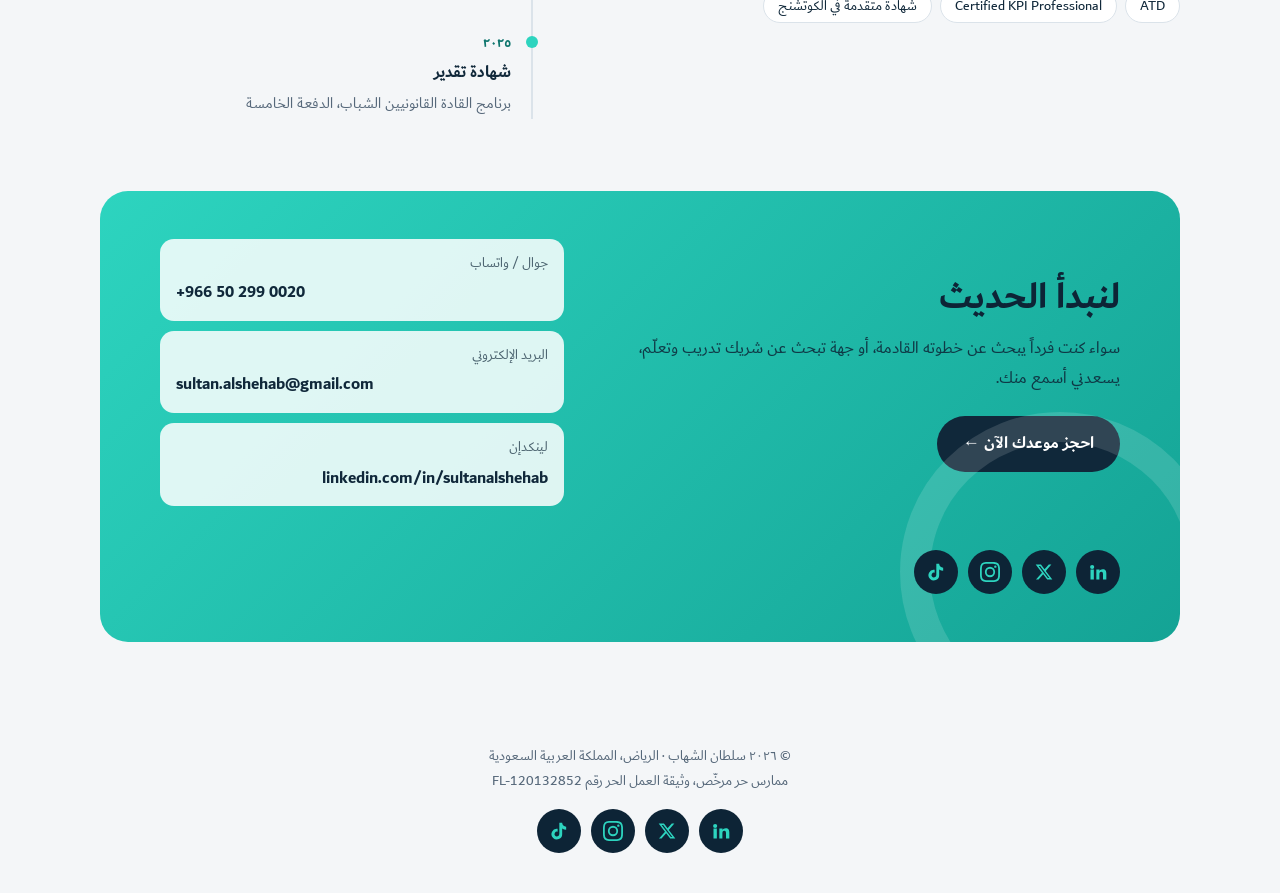
==== commit fbf71981: "Replace old SEC logo with new Saudi Energy (السعودية للطاقة) logo Co-Authored-By: Claude Opus 5.5 <n" ====
--- a/index.html
+++ b/index.html
@@ -208,7 +208,15 @@
   .stats{grid-template-columns:repeat(2,minmax(0,1fr))}
   .path{grid-template-columns:repeat(2,minmax(0,1fr));row-gap:34px}
   .path::before{display:none}
-  .top ul{display:none}
+  .top ul li:not(.nav-tests){display:none}
+  .top ul{margin-inline-start:auto}
+  .top .in{flex-wrap:nowrap;gap:10px}
+}
+@media (max-width:420px){
+  .brand{font-size:1rem;gap:8px}.brand i{width:24px;height:24px}
+  .top .book{padding:7px 12px;font-size:.85rem;white-space:nowrap}
+  .top .nav-tests a{padding:5px 11px;font-size:.85rem}
+  .top .nav-tests a{display:inline-block;border:1.5px solid var(--gold);color:var(--gold);padding:6px 14px;border-radius:999px;font-weight:600;font-size:.9rem}
 }
 @media (max-width:600px){
   .svcs,.progs,.orgs{grid-template-columns:1fr}
@@ -232,7 +240,7 @@
       <li><a href="#coaching">الكوتشنج</a></li>
       <li><a href="#programs">البرامج</a></li>
       <li><a href="#trips">الرحلات التعليمية</a></li>
-      <li><a href="tests.html">الاختبارات</a></li>
+      <li class="nav-tests"><a href="tests.html">الاختبارات</a></li>
       <li><a href="#about">نبذة</a></li>
     </ul>
     <a class="book" href="https://airtable.com/appvS94pd4R5zDikc/shrgEllxVpJM32PHk" target="_blank" rel="noopener">احجز جلسة</a>
@@ -264,7 +272,7 @@
 
 <div class="trust">
   <p>جهات وثقت بي</p>
-  <div class="marquee"><div class="track"><div class="logo"><img src="logos/financial-academy.png" alt="الأكاديمية المالية" title="الأكاديمية المالية"></div><div class="logo"><img src="logos/stc-academy.png" alt="أكاديمية STC" title="أكاديمية STC"></div><div class="logo"><img src="logos/sec.png" alt="الشركة السعودية للكهرباء" title="الشركة السعودية للكهرباء"></div><div class="logo"><img src="logos/saib.png" alt="البنك السعودي للاستثمار" title="البنك السعودي للاستثمار"></div><div class="logo"><img src="logos/alrajhi-capital.png" alt="الراجحي المالية" title="الراجحي المالية"></div><div class="logo"><img src="logos/bank-albilad.png" alt="بنك البلاد" title="بنك البلاد"></div><div class="logo"><img src="logos/zatca.png" alt="هيئة الزكاة والضريبة والجمارك" title="هيئة الزكاة والضريبة والجمارك"></div><div class="logo"><img src="logos/moh.png" alt="وزارة الصحة" title="وزارة الصحة"></div><div class="logo"><img src="logos/tawakkalna.png" alt="توكلنا" title="توكلنا"></div><div class="logo"><img src="logos/gig.png" alt="مجموعة الخليج للتأمين" title="مجموعة الخليج للتأمين"></div><div class="logo" aria-hidden="true"><img src="logos/financial-academy.png" alt="" title="الأكاديمية المالية"></div><div class="logo" aria-hidden="true"><img src="logos/stc-academy.png" alt="" title="أكاديمية STC"></div><div class="logo" aria-hidden="true"><img src="logos/sec.png" alt="" title="الشركة السعودية للكهرباء"></div><div class="logo" aria-hidden="true"><img src="logos/saib.png" alt="" title="البنك السعودي للاستثمار"></div><div class="logo" aria-hidden="true"><img src="logos/alrajhi-capital.png" alt="" title="الراجحي المالية"></div><div class="logo" aria-hidden="true"><img src="logos/bank-albilad.png" alt="" title="بنك البلاد"></div><div class="logo" aria-hidden="true"><img src="logos/zatca.png" alt="" title="هيئة الزكاة والضريبة والجمارك"></div><div class="logo" aria-hidden="true"><img src="logos/moh.png" alt="" title="وزارة الصحة"></div><div class="logo" aria-hidden="true"><img src="logos/tawakkalna.png" alt="" title="توكلنا"></div><div class="logo" aria-hidden="true"><img src="logos/gig.png" alt="" title="مجموعة الخليج للتأمين"></div></div></div>
+  <div class="marquee"><div class="track"><div class="logo"><img src="logos/financial-academy.png" alt="الأكاديمية المالية" title="الأكاديمية المالية"></div><div class="logo"><img src="logos/stc-academy.png" alt="أكاديمية STC" title="أكاديمية STC"></div><div class="logo"><img src="logos/saudi-energy.png" alt="السعودية للطاقة" title="السعودية للطاقة"></div><div class="logo"><img src="logos/saib.png" alt="البنك السعودي للاستثمار" title="البنك السعودي للاستثمار"></div><div class="logo"><img src="logos/alrajhi-capital.png" alt="الراجحي المالية" title="الراجحي المالية"></div><div class="logo"><img src="logos/bank-albilad.png" alt="بنك البلاد" title="بنك البلاد"></div><div class="logo"><img src="logos/zatca.png" alt="هيئة الزكاة والضريبة والجمارك" title="هيئة الزكاة والضريبة والجمارك"></div><div class="logo"><img src="logos/moh.png" alt="وزارة الصحة" title="وزارة الصحة"></div><div class="logo"><img src="logos/tawakkalna.png" alt="توكلنا" title="توكلنا"></div><div class="logo"><img src="logos/gig.png" alt="مجموعة الخليج للتأمين" title="مجموعة الخليج للتأمين"></div><div class="logo" aria-hidden="true"><img src="logos/financial-academy.png" alt="" title="الأكاديمية المالية"></div><div class="logo" aria-hidden="true"><img src="logos/stc-academy.png" alt="" title="أكاديمية STC"></div><div class="logo" aria-hidden="true"><img src="logos/saudi-energy.png" alt="" title="السعودية للطاقة"></div><div class="logo" aria-hidden="true"><img src="logos/saib.png" alt="" title="البنك السعودي للاستثمار"></div><div class="logo" aria-hidden="true"><img src="logos/alrajhi-capital.png" alt="" title="الراجحي المالية"></div><div class="logo" aria-hidden="true"><img src="logos/bank-albilad.png" alt="" title="بنك البلاد"></div><div class="logo" aria-hidden="true"><img src="logos/zatca.png" alt="" title="هيئة الزكاة والضريبة والجمارك"></div><div class="logo" aria-hidden="true"><img src="logos/moh.png" alt="" title="وزارة الصحة"></div><div class="logo" aria-hidden="true"><img src="logos/tawakkalna.png" alt="" title="توكلنا"></div><div class="logo" aria-hidden="true"><img src="logos/gig.png" alt="" title="مجموعة الخليج للتأمين"></div></div></div>
 </div>
 
 <div class="in">
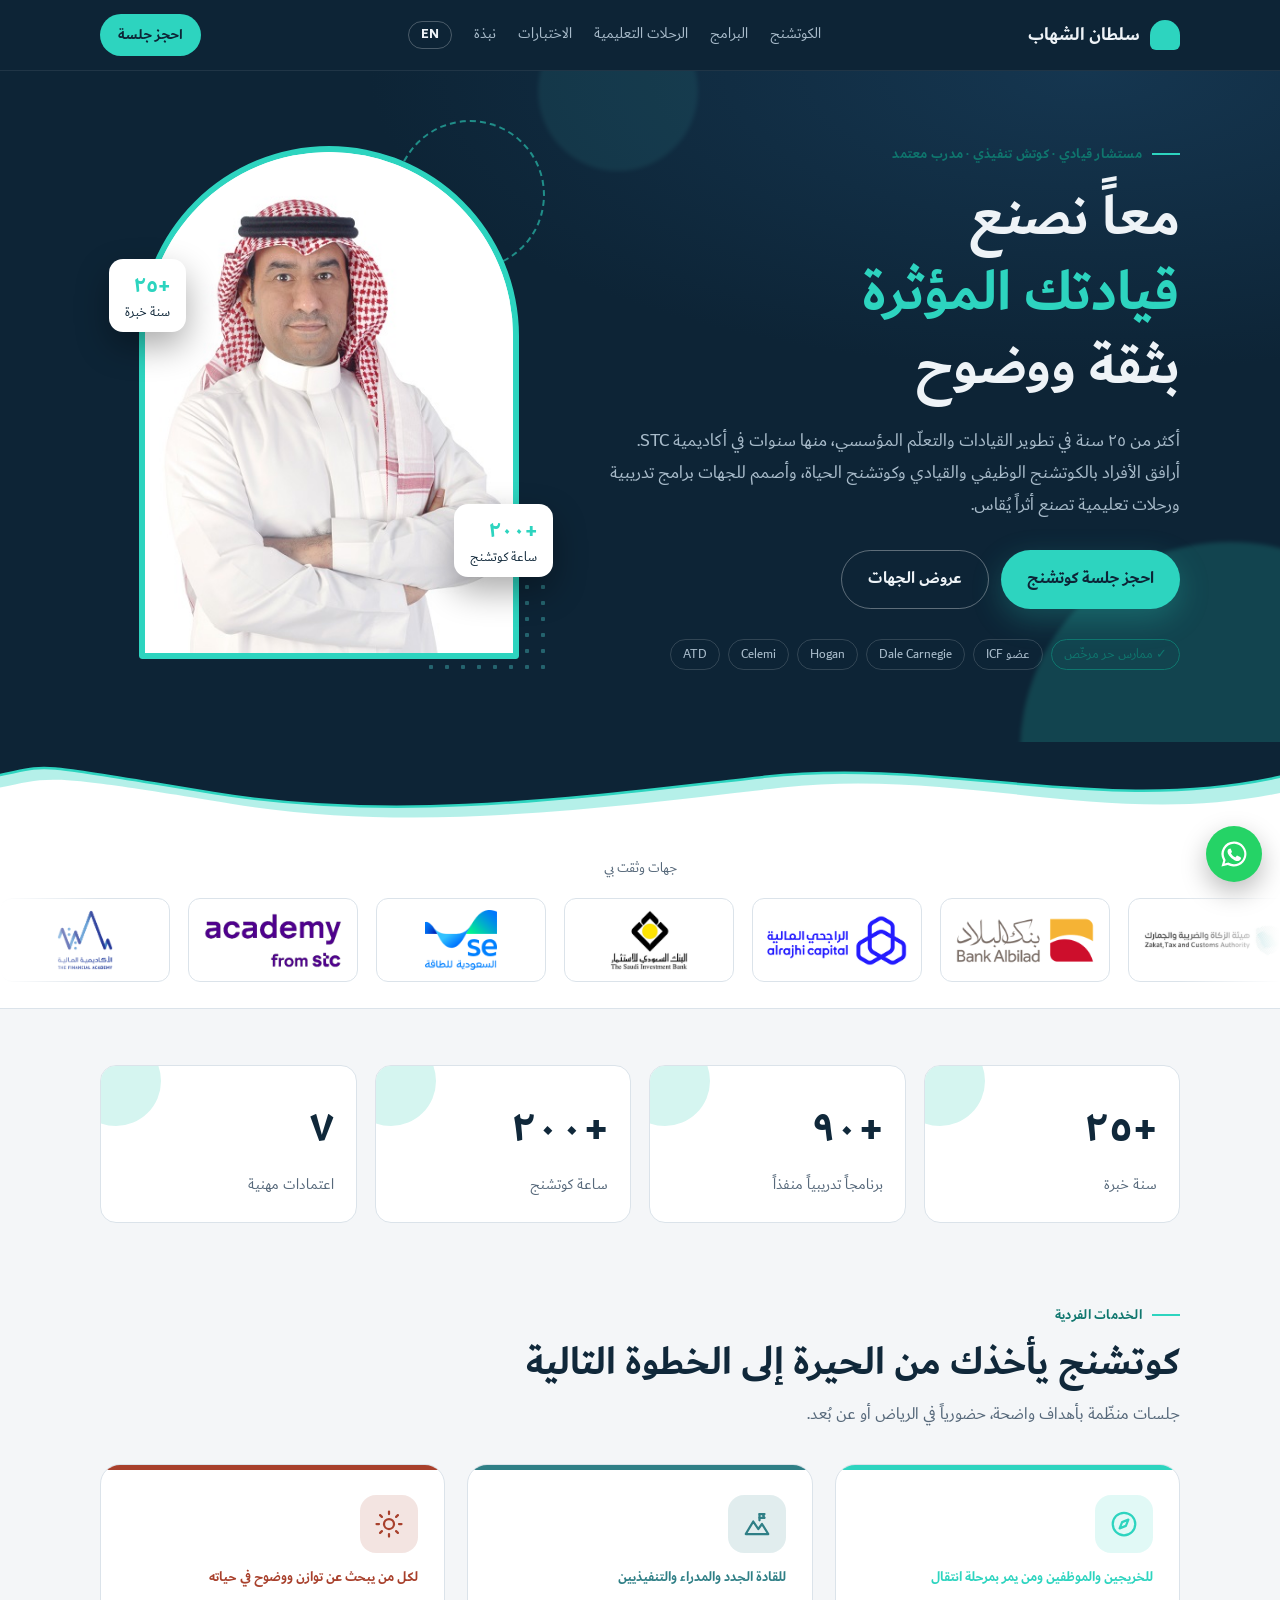
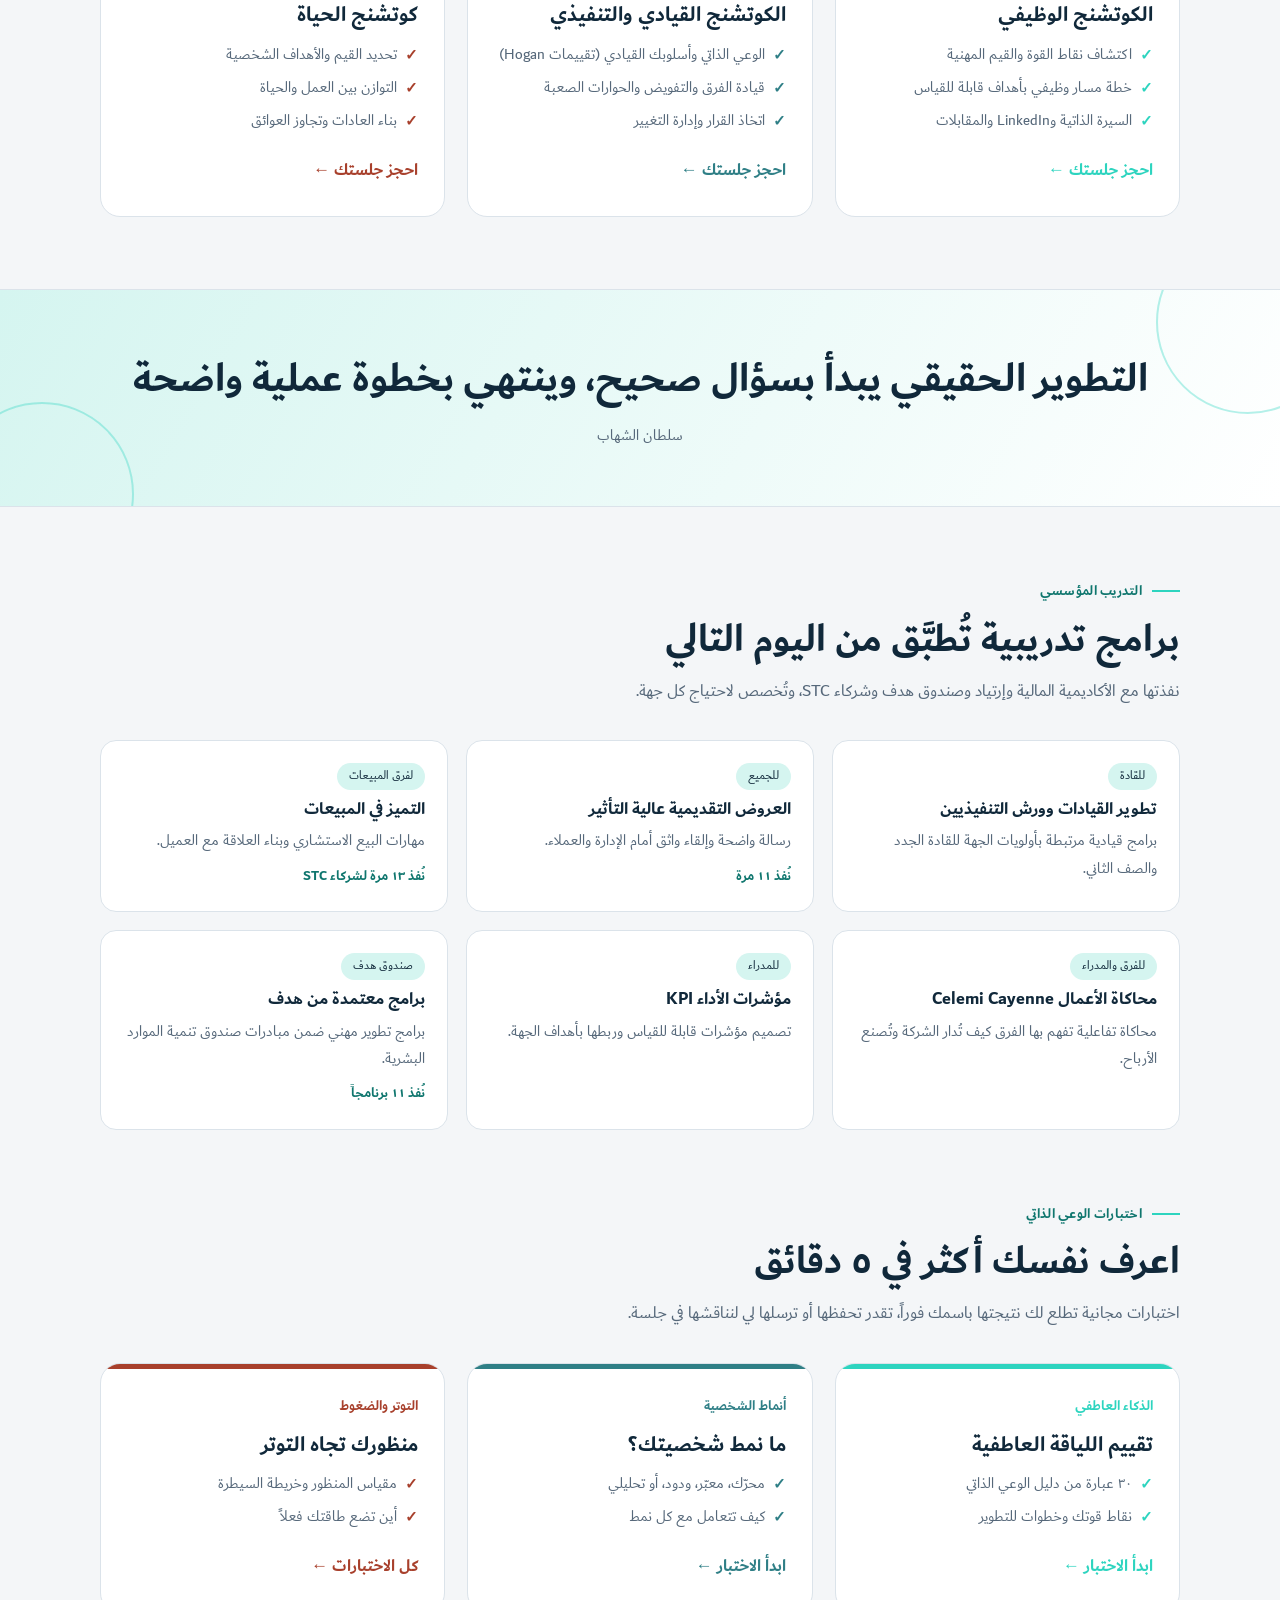
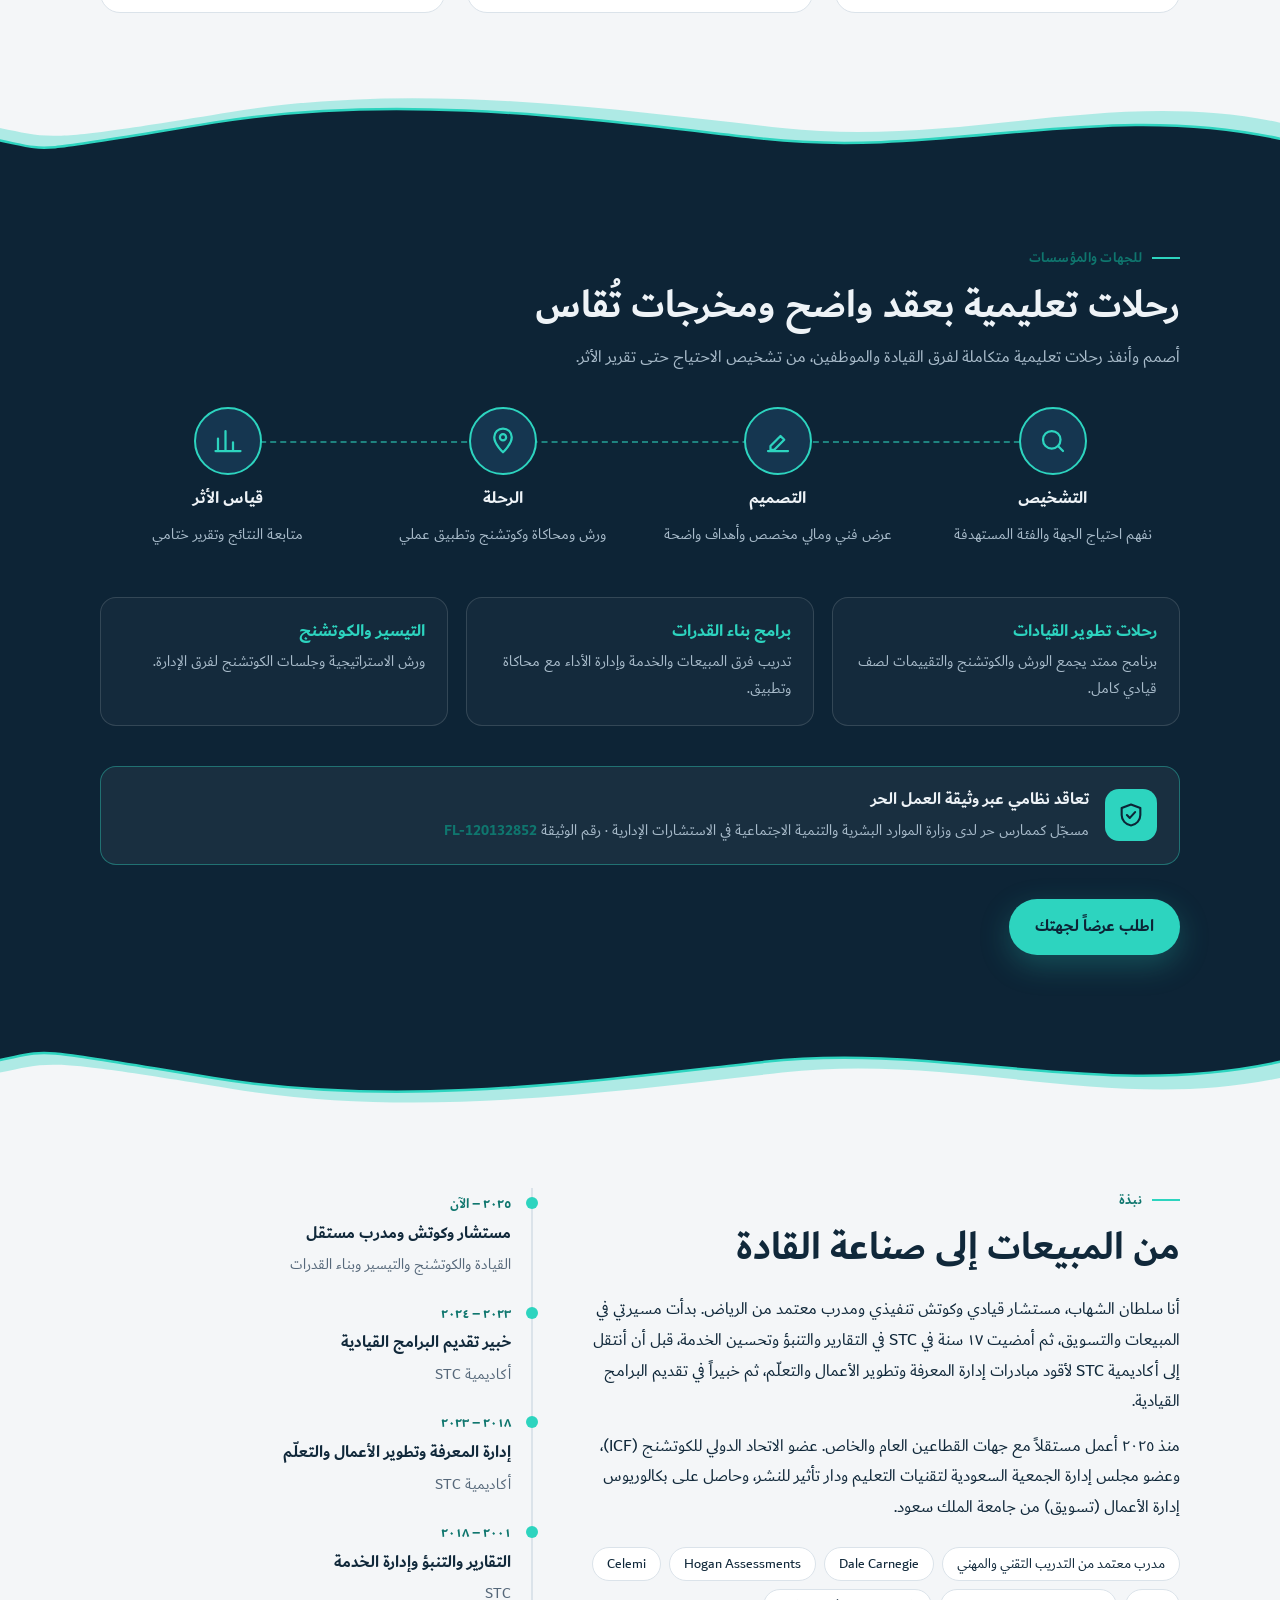
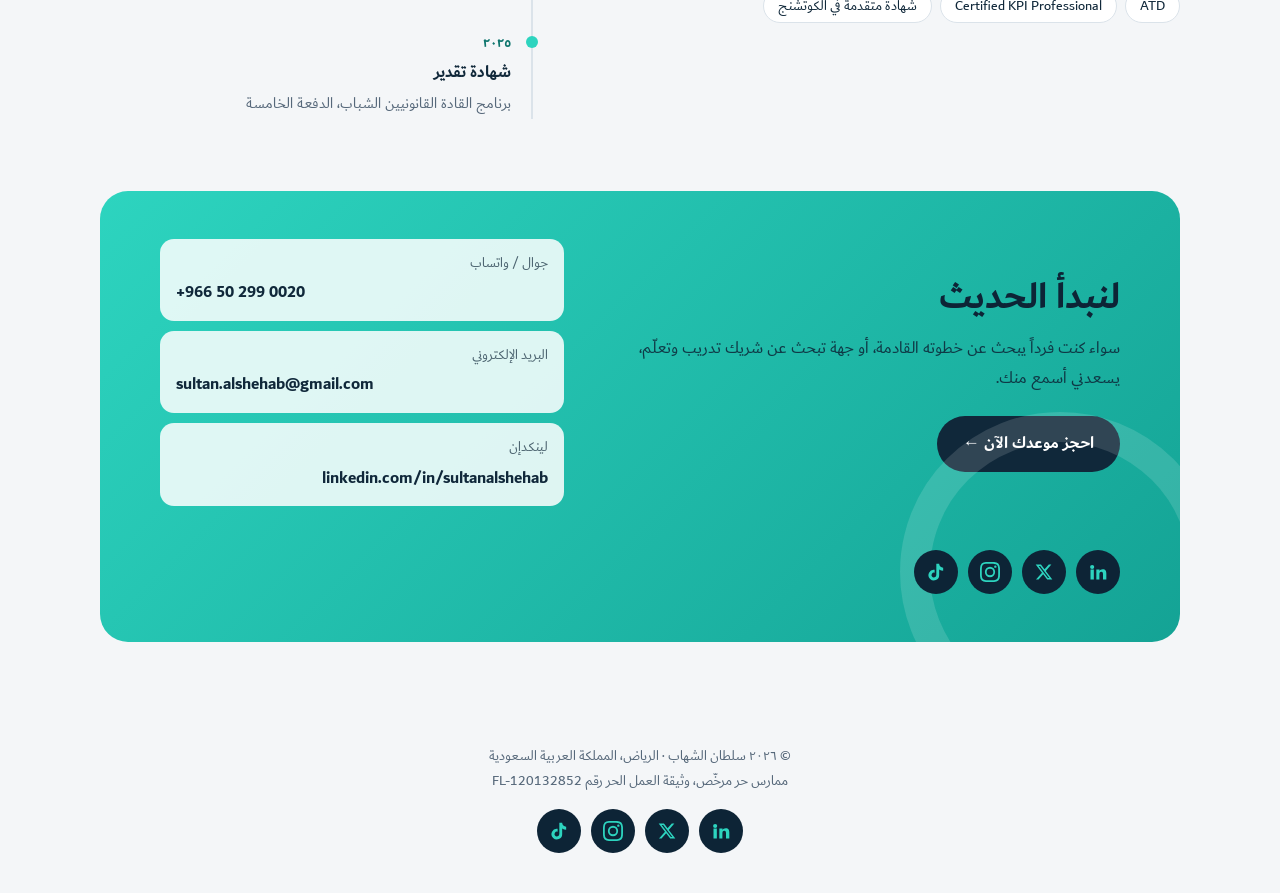
==== commit f3b967da: "Add English version of the site with an Arabic/English toggle New en/ page (LTR) mirrors the Arabic " ====
--- a/index.html
+++ b/index.html
@@ -4,6 +4,9 @@
 <meta charset="utf-8">
 <meta name="viewport" content="width=device-width, initial-scale=1, viewport-fit=cover">
 <meta name="description" content="سلطان الشهاب: مستشار قيادي وكوتش تنفيذي ومدرب معتمد. كوتشنج وظيفي وقيادي وكوتشنج الحياة، برامج تدريبية، ورحلات تعليمية للجهات.">
+<link rel="alternate" hreflang="ar" href="https://sultanalshehab-rgb.github.io/">
+<link rel="alternate" hreflang="en" href="https://sultanalshehab-rgb.github.io/en/">
+<link rel="alternate" hreflang="x-default" href="https://sultanalshehab-rgb.github.io/">
 <title>سلطان الشهاب | كوتشنج وتدريب</title>
 
 <style>
@@ -227,7 +230,12 @@
   *,*::before,*::after{animation:none!important;transition:none!important;scroll-behavior:auto!important}
 }
 </style>
-<style>body{margin:0}</style>
+<style>body{margin:0}.top .nav-lang a{display:inline-block;border:1.5px solid #ffffff40;color:var(--on-navy);padding:2px 12px;border-radius:999px;font-weight:600;font-size:.85rem;line-height:1.6}
+.top .nav-lang a:hover{border-color:var(--gold);color:var(--gold)}
+@media (max-width:900px){.top ul li.nav-lang{display:list-item}.top ul{flex-wrap:nowrap;gap:8px;align-items:center}.brand{white-space:nowrap}}
+@media (max-width:420px){.top .nav-lang a{padding:3px 9px;font-size:.8rem}.top .in{gap:6px;padding-inline:14px}.top ul{gap:6px}}
+@media (max-width:374px){.brand i{display:none}}
+</style>
 </head>
 <body>
 
@@ -242,6 +250,7 @@
       <li><a href="#trips">الرحلات التعليمية</a></li>
       <li class="nav-tests"><a href="tests.html">الاختبارات</a></li>
       <li><a href="#about">نبذة</a></li>
+      <li class="nav-lang"><a href="en/" hreflang="en" lang="en">EN</a></li>
     </ul>
     <a class="book" href="https://airtable.com/appvS94pd4R5zDikc/shrgEllxVpJM32PHk" target="_blank" rel="noopener">احجز جلسة</a>
   </div>
